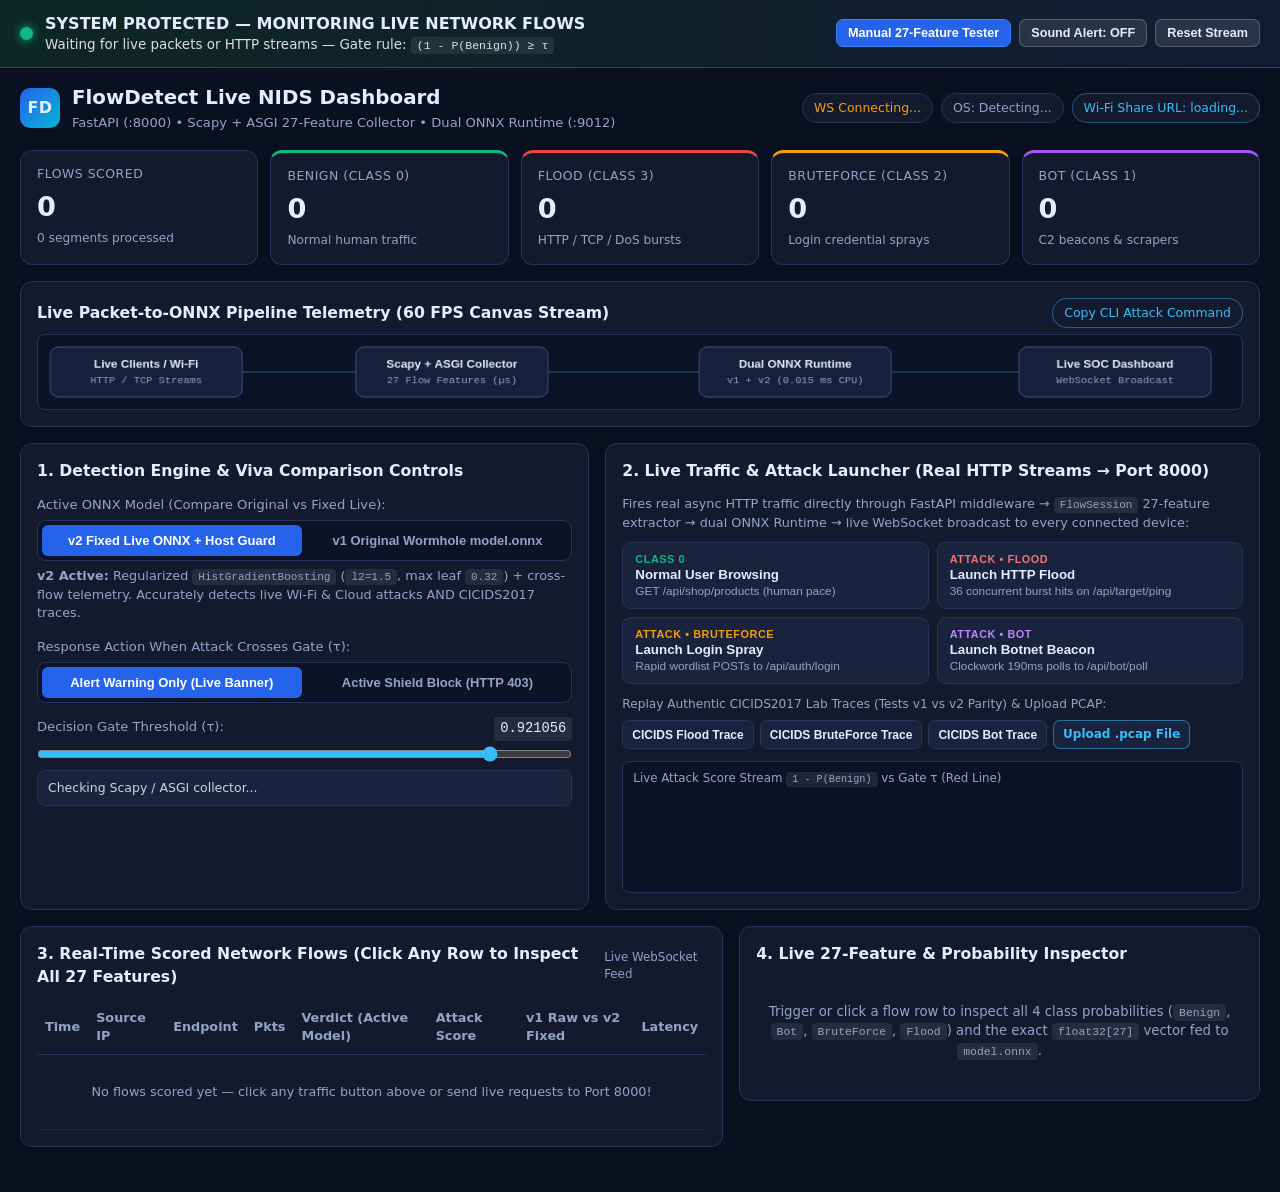
==== flow-detect/frontend/index.html @ bd1574d5 "Add files via upload" ====
<!DOCTYPE html>
<html lang="en">
<head>
  <meta charset="UTF-8" />
  <meta name="viewport" content="width=device-width, initial-scale=1.0" />
  <title>FlowDetect SOC — Real-Time ONNX Intrusion Detection</title>
  <link rel="stylesheet" href="./styles.css" />
</head>
<body>
  <!-- TOP LIVE THREAT ALERT BANNER (Flashes live on Teacher's Phone & Laptop!) -->
  <div id="threat-banner" class="banner banner-safe">
    <div class="banner-inner">
      <div class="banner-status">
        <span id="banner-icon" class="pulse-dot dot-green"></span>
        <div>
          <strong id="banner-title">SYSTEM PROTECTED — MONITORING LIVE NETWORK FLOWS</strong>
          <div id="banner-sub" class="banner-sub">
            Waiting for live packets or HTTP streams — Gate rule: <code>(1 - P(Benign)) &ge; &tau;</code>
          </div>
        </div>
      </div>
      <div class="banner-actions">
        <button id="btn-open-lab" class="btn btn-accent">Manual 27-Feature Tester</button>
        <button id="btn-sound" class="btn btn-ghost" title="Play audio warning chime on attack">
          Sound Alert: OFF
        </button>
        <button id="btn-reset" class="btn btn-ghost">Reset Stream</button>
      </div>
    </div>
  </div>

  <!-- TOAST NOTIFICATION -->
  <div id="toast" class="toast hidden"></div>

  <!-- HEADER BAR -->
  <header class="topbar">
    <div class="brand">
      <div class="brand-badge">FD</div>
      <div>
        <h1>FlowDetect Live NIDS Dashboard</h1>
        <p class="subtitle">FastAPI (:8000) &bull; Scapy + ASGI 27-Feature Collector &bull; Dual ONNX Runtime (:9012)</p>
      </div>
    </div>
    <div class="meta-pills">
      <span id="ws-pill" class="pill pill-warn">WS Connecting...</span>
      <span id="os-pill" class="pill">OS: Detecting...</span>
      <span id="lan-pill" class="pill pill-accent" title="Click to copy link for devices on the same Wi-Fi hotspot">
        Wi-Fi Share URL: loading...
      </span>
    </div>
  </header>

  <main class="container">
    <!-- KPI CARDS: 4 MODEL CLASSES + TOTAL FLOWS -->
    <section class="kpi-grid">
      <div class="kpi-card">
        <span class="kpi-label">Flows Scored</span>
        <strong id="kpi-total" class="kpi-value">0</strong>
        <span id="kpi-pkts" class="kpi-foot">0 segments processed</span>
      </div>
      <div class="kpi-card kpi-benign">
        <span class="kpi-label">Benign (Class 0)</span>
        <strong id="kpi-benign" class="kpi-value">0</strong>
        <span class="kpi-foot">Normal human traffic</span>
      </div>
      <div class="kpi-card kpi-flood">
        <span class="kpi-label">Flood (Class 3)</span>
        <strong id="kpi-flood" class="kpi-value">0</strong>
        <span class="kpi-foot">HTTP / TCP / DoS bursts</span>
      </div>
      <div class="kpi-card kpi-bruteforce">
        <span class="kpi-label">BruteForce (Class 2)</span>
        <strong id="kpi-bruteforce" class="kpi-value">0</strong>
        <span class="kpi-foot">Login credential sprays</span>
      </div>
      <div class="kpi-card kpi-bot">
        <span class="kpi-label">Bot (Class 1)</span>
        <strong id="kpi-bot" class="kpi-value">0</strong>
        <span class="kpi-foot">C2 beacons &amp; scrapers</span>
      </div>
    </section>

    <!-- LIVE 60FPS ANIMATED NETWORK TOPOLOGY PIPELINE BAR -->
    <section class="panel topology-panel">
      <div class="panel-header compact-header">
        <h2>Live Packet-to-ONNX Pipeline Telemetry (60 FPS Canvas Stream)</h2>
        <span id="cli-copy-btn" class="pill pill-click" title="Copy CLI Attack Simulator command">
          Copy CLI Attack Command
        </span>
      </div>
      <canvas id="topology-canvas" width="1280" height="86"></canvas>
    </section>

    <!-- CONTROLS + LIVE SIMULATOR + REAL-TIME CANVAS CHART -->
    <section class="mid-grid">
      <!-- LEFT: MODEL & DEFENSE ENGINE CONTROLS -->
      <div class="panel">
        <div class="panel-header">
          <h2>1. Detection Engine &amp; Viva Comparison Controls</h2>
        </div>

        <div class="control-group">
          <label class="group-label">Active ONNX Model (Compare Original vs Fixed Live):</label>
          <div class="seg-toggle">
            <button id="mode-v2" class="seg-btn active">
              v2 Fixed Live ONNX + Host Guard
            </button>
            <button id="mode-v1" class="seg-btn">
              v1 Original Wormhole model.onnx
            </button>
          </div>
          <p id="model-explain" class="hint-text">
            <strong>v2 Active:</strong> Regularized <code>HistGradientBoosting</code> (<code>l2=1.5</code>, max leaf <code>0.32</code>) + cross-flow telemetry. Accurately detects live Wi-Fi &amp; Cloud attacks AND CICIDS2017 traces.
          </p>
        </div>

        <div class="control-group">
          <label class="group-label">Response Action When Attack Crosses Gate (&tau;):</label>
          <div class="seg-toggle">
            <button id="shield-alert" class="seg-btn active">
              Alert Warning Only (Live Banner)
            </button>
            <button id="shield-enforce" class="seg-btn">
              Active Shield Block (HTTP 403)
            </button>
          </div>
        </div>

        <div class="control-group">
          <div class="slider-row">
            <label class="group-label">Decision Gate Threshold (&tau;):</label>
            <code id="tau-display">0.921056</code>
          </div>
          <input id="tau-slider" type="range" min="0.50" max="0.99" step="0.01" value="0.92" />
          <div class="capture-status-box" id="capture-desc">Checking Scapy / ASGI collector...</div>
        </div>

        <div id="blocked-container" class="blocked-box hidden">
          <div class="blocked-title">Actively Blocked Attacker IPs (HTTP 403):</div>
          <div id="blocked-list" class="blocked-chips"></div>
        </div>
      </div>

      <!-- RIGHT: LIVE TRAFFIC & ATTACK LAUNCHER + PCAP UPLOAD -->
      <div class="panel">
        <div class="panel-header">
          <h2>2. Live Traffic &amp; Attack Launcher (Real HTTP Streams &rarr; Port 8000)</h2>
        </div>
        <p class="hint-text">
          Fires real async HTTP traffic directly through FastAPI middleware &rarr; <code>FlowSession</code> 27-feature extractor &rarr; dual ONNX Runtime &rarr; live WebSocket broadcast to every connected device:
        </p>

        <div class="sim-buttons">
          <button class="sim-btn sim-benign" data-sim="benign">
            <span class="sim-tag">CLASS 0</span>
            <strong>Normal User Browsing</strong>
            <small>GET /api/shop/products (human pace)</small>
          </button>
          <button class="sim-btn sim-flood" data-sim="flood">
            <span class="sim-tag">ATTACK &bull; FLOOD</span>
            <strong>Launch HTTP Flood</strong>
            <small>36 concurrent burst hits on /api/target/ping</small>
          </button>
          <button class="sim-btn sim-bf" data-sim="bruteforce">
            <span class="sim-tag">ATTACK &bull; BRUTEFORCE</span>
            <strong>Launch Login Spray</strong>
            <small>Rapid wordlist POSTs to /api/auth/login</small>
          </button>
          <button class="sim-btn sim-bot" data-sim="bot">
            <span class="sim-tag">ATTACK &bull; BOT</span>
            <strong>Launch Botnet Beacon</strong>
            <small>Clockwork 190ms polls to /api/bot/poll</small>
          </button>
        </div>

        <div class="divider-row">
          <span>Replay Authentic CICIDS2017 Lab Traces (Tests v1 vs v2 Parity) &amp; Upload PCAP:</span>
        </div>
        <div class="mini-actions">
          <button class="btn btn-sm" data-sim="cicids_flood">CICIDS Flood Trace</button>
          <button class="btn btn-sm" data-sim="cicids_bruteforce">CICIDS BruteForce Trace</button>
          <button class="btn btn-sm" data-sim="cicids_bot">CICIDS Bot Trace</button>
          <label class="btn btn-sm btn-upload">
            Upload .pcap File
            <input id="pcap-input" type="file" accept=".pcap,.pcapng,.cap" hidden />
          </label>
        </div>

        <!-- LIVE CANVAS PULSE TELEMETRY -->
        <div class="chart-wrap">
          <div class="chart-label">Live Attack Score Stream <code>1 - P(Benign)</code> vs Gate &tau; (Red Line)</div>
          <canvas id="score-canvas" width="600" height="105"></canvas>
        </div>
      </div>
    </section>

    <!-- LIVE FLOW TABLE + SIDE-BY-SIDE 27-FEATURE INSPECTOR -->
    <section class="bottom-grid">
      <div class="panel table-panel">
        <div class="panel-header">
          <h2>3. Real-Time Scored Network Flows (Click Any Row to Inspect All 27 Features)</h2>
          <span id="table-hint" class="badge-muted">Live WebSocket Feed</span>
        </div>
        <div class="table-scroll">
          <table class="flow-table">
            <thead>
              <tr>
                <th>Time</th>
                <th>Source IP</th>
                <th>Endpoint</th>
                <th>Pkts</th>
                <th>Verdict (Active Model)</th>
                <th>Attack Score</th>
                <th>v1 Raw vs v2 Fixed</th>
                <th>Latency</th>
              </tr>
            </thead>
            <tbody id="flow-tbody">
              <tr class="empty-row">
                <td colspan="8">No flows scored yet — click any traffic button above or send live requests to Port 8000!</td>
              </tr>
            </tbody>
          </table>
        </div>
      </div>

      <!-- RIGHT INSPECTOR: 4-CLASS PROBS + ALL 27 EXTRACTED FEATURES -->
      <div class="panel inspector-panel">
        <div class="panel-header">
          <h2>4. Live 27-Feature &amp; Probability Inspector</h2>
          <button id="btn-edit-selected" class="btn btn-sm hidden">Load into Tester</button>
        </div>
        <div id="inspector-empty" class="empty-inspector">
          Trigger or click a flow row to inspect all 4 class probabilities (<code>Benign</code>, <code>Bot</code>, <code>BruteForce</code>, <code>Flood</code>) and the exact <code>float32[27]</code> vector fed to <code>model.onnx</code>.
        </div>
        <div id="inspector-content" class="hidden">
          <div class="insp-meta" id="insp-header"></div>
          <div class="prob-bars" id="prob-bars"></div>
          <h3 class="subhead">Extracted 27 Model Features (<code>X: float32[1, 27]</code>)</h3>
          <div class="features-grid" id="features-grid"></div>
        </div>
      </div>
    </section>
  </main>

  <!-- INTERACTIVE MANUAL 27-FEATURE SANDBOX MODAL -->
  <div id="lab-modal" class="modal-backdrop hidden">
    <div class="modal-card">
      <div class="panel-header">
        <h2>Interactive 27-Feature ONNX Sandbox (Direct Tensor Scoring)</h2>
        <button id="btn-close-lab" class="btn btn-sm">Close</button>
      </div>
      <p class="hint-text" style="margin-bottom:10px;">
        Edit any of the 27 model input features below and run real-time inference on both <code>v1_raw</code> and <code>v2_live</code> ONNX models:
      </p>
      <div id="lab-inputs" class="lab-grid"></div>
      <div class="modal-footer">
        <button id="btn-run-manual" class="btn btn-accent">Score 27 Features on ONNX Now</button>
      </div>
    </div>
  </div>

  <script src="./config.js"></script>
  <script src="./app.js"></script>
</body>
</html>
---- flow-detect/frontend/styles.css ----
:root {
  --bg: #0b1020;
  --panel: #131a2e;
  --panel-2: #19233d;
  --border: #273459;
  --text: #e6ecff;
  --muted: #93a3c7;
  --accent: #38bdf8;
  --green: #10b981;
  --red: #ef4444;
  --amber: #f59e0b;
  --purple: #a855f7;
  --font: Inter, system-ui, -apple-system, Segoe UI, Roboto, sans-serif;
}

* {
  box-sizing: border-box;
  margin: 0;
  padding: 0;
}

body {
  background: var(--bg);
  color: var(--text);
  font-family: var(--font);
  line-height: 1.45;
  padding-bottom: 36px;
}

code {
  font-family: ui-monospace, SFMono-Regular, Menlo, Consolas, monospace;
  background: rgba(255, 255, 255, 0.08);
  padding: 2px 6px;
  border-radius: 4px;
  font-size: 0.86em;
}

/* TOAST */
.toast {
  position: fixed;
  bottom: 22px;
  right: 22px;
  z-index: 100;
  background: #1e293b;
  color: #f8fafc;
  border: 1px solid var(--accent);
  padding: 10px 16px;
  border-radius: 10px;
  font-size: 0.82rem;
  box-shadow: 0 10px 30px rgba(0, 0, 0, 0.45);
}

/* TOP LIVE ALERT BANNER */
.banner {
  padding: 12px 20px;
  transition: background 0.25s ease, border-color 0.25s ease;
  border-bottom: 1px solid var(--border);
  position: sticky;
  top: 0;
  z-index: 50;
}

.banner-safe {
  background: linear-gradient(90deg, #0d2722, #111c34);
  border-bottom-color: rgba(16, 185, 129, 0.35);
}

.banner-danger {
  background: linear-gradient(90deg, #69101a, #991b1b, #4c0d19);
  border-bottom-color: #f87171;
  animation: bannerPulse 1.1s infinite alternate;
}

@keyframes bannerPulse {
  from { box-shadow: 0 0 8px rgba(239, 68, 68, 0.35); }
  to { box-shadow: 0 0 26px rgba(239, 68, 68, 0.8); }
}

.banner-inner {
  max-width: 1440px;
  margin: 0 auto;
  display: flex;
  align-items: center;
  justify-content: space-between;
  gap: 12px;
  flex-wrap: wrap;
}

.banner-status {
  display: flex;
  align-items: center;
  gap: 12px;
}

.banner-sub {
  font-size: 0.84rem;
  color: rgba(255, 255, 255, 0.85);
}

.pulse-dot {
  width: 13px;
  height: 13px;
  border-radius: 50%;
  flex-shrink: 0;
}

.dot-green {
  background: var(--green);
  box-shadow: 0 0 10px var(--green);
}

.dot-red {
  background: #fff;
  box-shadow: 0 0 14px #fff;
}

.banner-actions {
  display: flex;
  gap: 8px;
  flex-wrap: wrap;
}

/* HEADER */
.topbar {
  max-width: 1440px;
  margin: 0 auto;
  padding: 16px 20px 8px;
  display: flex;
  align-items: center;
  justify-content: space-between;
  gap: 14px;
  flex-wrap: wrap;
}

.brand {
  display: flex;
  align-items: center;
  gap: 12px;
}

.brand-badge {
  width: 40px;
  height: 40px;
  border-radius: 10px;
  background: linear-gradient(135deg, #2563eb, #06b6d4);
  display: grid;
  place-items: center;
  font-weight: 800;
  letter-spacing: 0.5px;
}

h1 {
  font-size: 1.24rem;
  font-weight: 700;
}

.subtitle {
  font-size: 0.82rem;
  color: var(--muted);
}

.meta-pills {
  display: flex;
  gap: 8px;
  flex-wrap: wrap;
}

.pill {
  padding: 5px 11px;
  border-radius: 999px;
  font-size: 0.78rem;
  background: var(--panel);
  border: 1px solid var(--border);
  color: var(--muted);
}

.pill-click {
  cursor: pointer;
  color: var(--accent);
  border-color: rgba(56, 189, 248, 0.45);
}

.pill-click:hover {
  background: var(--panel-2);
}

.pill-ok {
  color: #34d399;
  border-color: rgba(52, 211, 153, 0.4);
}

.pill-warn {
  color: var(--amber);
}

.pill-accent {
  color: var(--accent);
  border-color: rgba(56, 189, 248, 0.35);
  cursor: pointer;
}

.container {
  max-width: 1440px;
  margin: 0 auto;
  padding: 10px 20px;
  display: flex;
  flex-direction: column;
  gap: 16px;
}

/* KPI GRID */
.kpi-grid {
  display: grid;
  grid-template-columns: repeat(5, minmax(0, 1fr));
  gap: 12px;
}

.kpi-card {
  background: var(--panel);
  border: 1px solid var(--border);
  border-radius: 12px;
  padding: 14px 16px;
  display: flex;
  flex-direction: column;
  gap: 4px;
}

.kpi-benign { border-top: 3px solid var(--green); }
.kpi-flood { border-top: 3px solid var(--red); }
.kpi-bruteforce { border-top: 3px solid var(--amber); }
.kpi-bot { border-top: 3px solid var(--purple); }

.kpi-label {
  font-size: 0.78rem;
  color: var(--muted);
  text-transform: uppercase;
  letter-spacing: 0.04em;
}

.kpi-value {
  font-size: 1.7rem;
  font-weight: 800;
}

.kpi-foot {
  font-size: 0.76rem;
  color: var(--muted);
}

/* TOPOLOGY */
.topology-panel {
  padding: 12px 16px;
}

.compact-header {
  margin-bottom: 6px !important;
}

#topology-canvas {
  width: 100%;
  height: 76px;
  display: block;
  background: #0d1326;
  border-radius: 8px;
  border: 1px solid var(--border);
}

/* PANELS & GRIDS */
.mid-grid {
  display: grid;
  grid-template-columns: 1fr 1.15fr;
  gap: 16px;
}

.bottom-grid {
  display: grid;
  grid-template-columns: 1.35fr 1fr;
  gap: 16px;
  align-items: start;
}

.panel {
  background: var(--panel);
  border: 1px solid var(--border);
  border-radius: 12px;
  padding: 16px;
}

.panel-header {
  display: flex;
  align-items: center;
  justify-content: space-between;
  gap: 8px;
  margin-bottom: 12px;
}

.panel-header h2 {
  font-size: 0.98rem;
  font-weight: 700;
}

.control-group {
  margin-bottom: 14px;
}

.group-label {
  display: block;
  font-size: 0.82rem;
  color: var(--muted);
  margin-bottom: 6px;
}

.seg-toggle {
  display: grid;
  grid-template-columns: 1fr 1fr;
  gap: 6px;
  background: #0d1326;
  padding: 4px;
  border-radius: 9px;
  border: 1px solid var(--border);
}

.seg-btn {
  background: transparent;
  color: var(--muted);
  border: none;
  padding: 8px 10px;
  border-radius: 6px;
  cursor: pointer;
  font-size: 0.81rem;
  font-weight: 600;
  transition: all 0.15s;
}

.seg-btn.active {
  background: #2563eb;
  color: #fff;
}

.hint-text {
  font-size: 0.8rem;
  color: var(--muted);
  margin-top: 6px;
}

.slider-row {
  display: flex;
  justify-content: space-between;
  align-items: center;
}

input[type="range"] {
  width: 100%;
  accent-color: var(--accent);
  margin: 4px 0 8px;
}

.capture-status-box {
  font-size: 0.78rem;
  padding: 8px 10px;
  border-radius: 8px;
  background: var(--panel-2);
  color: #cbd5e1;
  border: 1px solid var(--border);
}

/* BLOCKED IPS */
.blocked-box {
  margin-top: 10px;
  padding: 10px;
  border-radius: 8px;
  background: rgba(239, 68, 68, 0.12);
  border: 1px solid rgba(239, 68, 68, 0.4);
}

.blocked-title {
  font-size: 0.78rem;
  font-weight: 700;
  color: #fca5a5;
  margin-bottom: 6px;
}

.blocked-chips {
  display: flex;
  flex-wrap: wrap;
  gap: 6px;
}

.chip-block {
  display: inline-flex;
  align-items: center;
  gap: 6px;
  padding: 4px 8px;
  border-radius: 6px;
  background: #7f1d1d;
  color: #fff;
  font-size: 0.76rem;
}

.chip-block button {
  background: rgba(255, 255, 255, 0.2);
  color: #fff;
  border: none;
  border-radius: 4px;
  padding: 2px 6px;
  cursor: pointer;
  font-size: 0.72rem;
}

/* SIMULATOR BUTTONS */
.sim-buttons {
  display: grid;
  grid-template-columns: 1fr 1fr;
  gap: 8px;
  margin-top: 10px;
}

.sim-btn {
  text-align: left;
  background: var(--panel-2);
  border: 1px solid var(--border);
  color: var(--text);
  padding: 10px 12px;
  border-radius: 9px;
  cursor: pointer;
  display: flex;
  flex-direction: column;
  gap: 2px;
  transition: transform 0.1s, border-color 0.15s;
}

.sim-btn:hover {
  transform: translateY(-1px);
  border-color: var(--accent);
}

.sim-btn small {
  font-size: 0.74rem;
  color: var(--muted);
}

.sim-tag {
  font-size: 0.68rem;
  font-weight: 800;
  letter-spacing: 0.05em;
}

.sim-benign .sim-tag { color: var(--green); }
.sim-flood .sim-tag { color: #f87171; }
.sim-bf .sim-tag { color: var(--amber); }
.sim-bot .sim-tag { color: #c084fc; }

.divider-row {
  margin: 12px 0 6px;
  font-size: 0.76rem;
  color: var(--muted);
}

.mini-actions {
  display: flex;
  flex-wrap: wrap;
  gap: 6px;
}

.btn {
  background: var(--panel-2);
  color: var(--text);
  border: 1px solid var(--border);
  border-radius: 7px;
  padding: 6px 11px;
  font-size: 0.79rem;
  cursor: pointer;
  font-weight: 600;
}

.btn:hover {
  border-color: var(--accent);
}

.btn-accent {
  background: #2563eb;
  border-color: #3b82f6;
  color: #fff;
}

.btn-ghost {
  background: rgba(255, 255, 255, 0.1);
  border-color: rgba(255, 255, 255, 0.22);
}

.btn-sm {
  padding: 5px 9px;
  font-size: 0.75rem;
}

.btn-upload {
  border-color: rgba(56, 189, 248, 0.5);
  color: var(--accent);
}

/* CHART */
.chart-wrap {
  margin-top: 12px;
  background: #0d1326;
  border: 1px solid var(--border);
  border-radius: 8px;
  padding: 8px 10px;
}

.chart-label {
  font-size: 0.74rem;
  color: var(--muted);
  margin-bottom: 4px;
}

#score-canvas {
  width: 100%;
  height: 92px;
  display: block;
}

/* TABLE */
.table-scroll {
  overflow-x: auto;
  max-height: 460px;
  overflow-y: auto;
}

.flow-table {
  width: 100%;
  border-collapse: collapse;
  font-size: 0.8rem;
}

.flow-table th {
  text-align: left;
  padding: 8px;
  color: var(--muted);
  border-bottom: 1px solid var(--border);
  position: sticky;
  top: 0;
  background: var(--panel);
}

.flow-table td {
  padding: 8px;
  border-bottom: 1px solid rgba(39, 52, 89, 0.55);
}

.flow-table tbody tr {
  cursor: pointer;
  transition: background 0.12s;
}

.flow-table tbody tr:hover,
.flow-table tbody tr.selected {
  background: rgba(56, 189, 248, 0.11);
}

.empty-row td {
  text-align: center;
  color: var(--muted);
  padding: 28px;
}

.tag {
  display: inline-block;
  padding: 2px 8px;
  border-radius: 999px;
  font-size: 0.73rem;
  font-weight: 700;
}

.tag-Benign { background: rgba(16, 185, 129, 0.18); color: #34d399; }
.tag-Flood { background: rgba(239, 68, 68, 0.22); color: #fca5a5; }
.tag-BruteForce { background: rgba(245, 158, 11, 0.22); color: #fcd34d; }
.tag-Bot { background: rgba(168, 85, 247, 0.22); color: #d8b4fe; }

.badge-muted {
  font-size: 0.74rem;
  color: var(--muted);
}

/* INSPECTOR */
.empty-inspector {
  padding: 24px 12px;
  color: var(--muted);
  font-size: 0.83rem;
  text-align: center;
}

.insp-meta {
  font-size: 0.81rem;
  background: var(--panel-2);
  padding: 9px 11px;
  border-radius: 8px;
  margin-bottom: 10px;
}

.prob-bars {
  display: flex;
  flex-direction: column;
  gap: 7px;
  margin-bottom: 14px;
}

.prob-row {
  display: grid;
  grid-template-columns: 88px 1fr 56px;
  align-items: center;
  gap: 8px;
  font-size: 0.79rem;
}

.prob-track {
  height: 9px;
  background: #0d1326;
  border-radius: 999px;
  overflow: hidden;
}

.prob-fill {
  height: 100%;
  border-radius: 999px;
}

.subhead {
  font-size: 0.82rem;
  color: var(--muted);
  margin-bottom: 8px;
}

.features-grid {
  display: grid;
  grid-template-columns: 1fr 1fr;
  gap: 5px;
  max-height: 295px;
  overflow-y: auto;
}

.feat-item {
  background: #0d1326;
  border: 1px solid rgba(39, 52, 89, 0.7);
  border-radius: 6px;
  padding: 5px 8px;
  display: flex;
  justify-content: space-between;
  font-size: 0.74rem;
}

.feat-name {
  color: var(--muted);
}

.feat-val {
  font-family: ui-monospace, Menlo, Consolas, monospace;
  color: var(--text);
  font-weight: 600;
}

/* MODAL */
.modal-backdrop {
  position: fixed;
  inset: 0;
  background: rgba(5, 8, 20, 0.78);
  z-index: 90;
  display: grid;
  place-items: center;
  padding: 18px;
}

.modal-card {
  background: var(--panel);
  border: 1px solid var(--border);
  border-radius: 14px;
  max-width: 880px;
  width: 100%;
  padding: 18px;
  max-height: 88vh;
  overflow-y: auto;
}

.lab-grid {
  display: grid;
  grid-template-columns: repeat(3, minmax(0, 1fr));
  gap: 8px;
}

.lab-field {
  background: #0d1326;
  border: 1px solid var(--border);
  border-radius: 7px;
  padding: 6px 8px;
}

.lab-field label {
  display: block;
  font-size: 0.72rem;
  color: var(--muted);
  margin-bottom: 3px;
}

.lab-field input {
  width: 100%;
  background: var(--panel-2);
  border: 1px solid var(--border);
  border-radius: 5px;
  color: #fff;
  padding: 4px 6px;
  font-family: ui-monospace, Menlo, Consolas, monospace;
  font-size: 0.78rem;
}

.modal-footer {
  margin-top: 14px;
  display: flex;
  justify-content: flex-end;
}

.hidden {
  display: none !important;
}

@media (max-width: 1050px) {
  .kpi-grid { grid-template-columns: repeat(2, 1fr); }
  .mid-grid, .bottom-grid { grid-template-columns: 1fr; }
  .lab-grid { grid-template-columns: 1fr 1fr; }
}
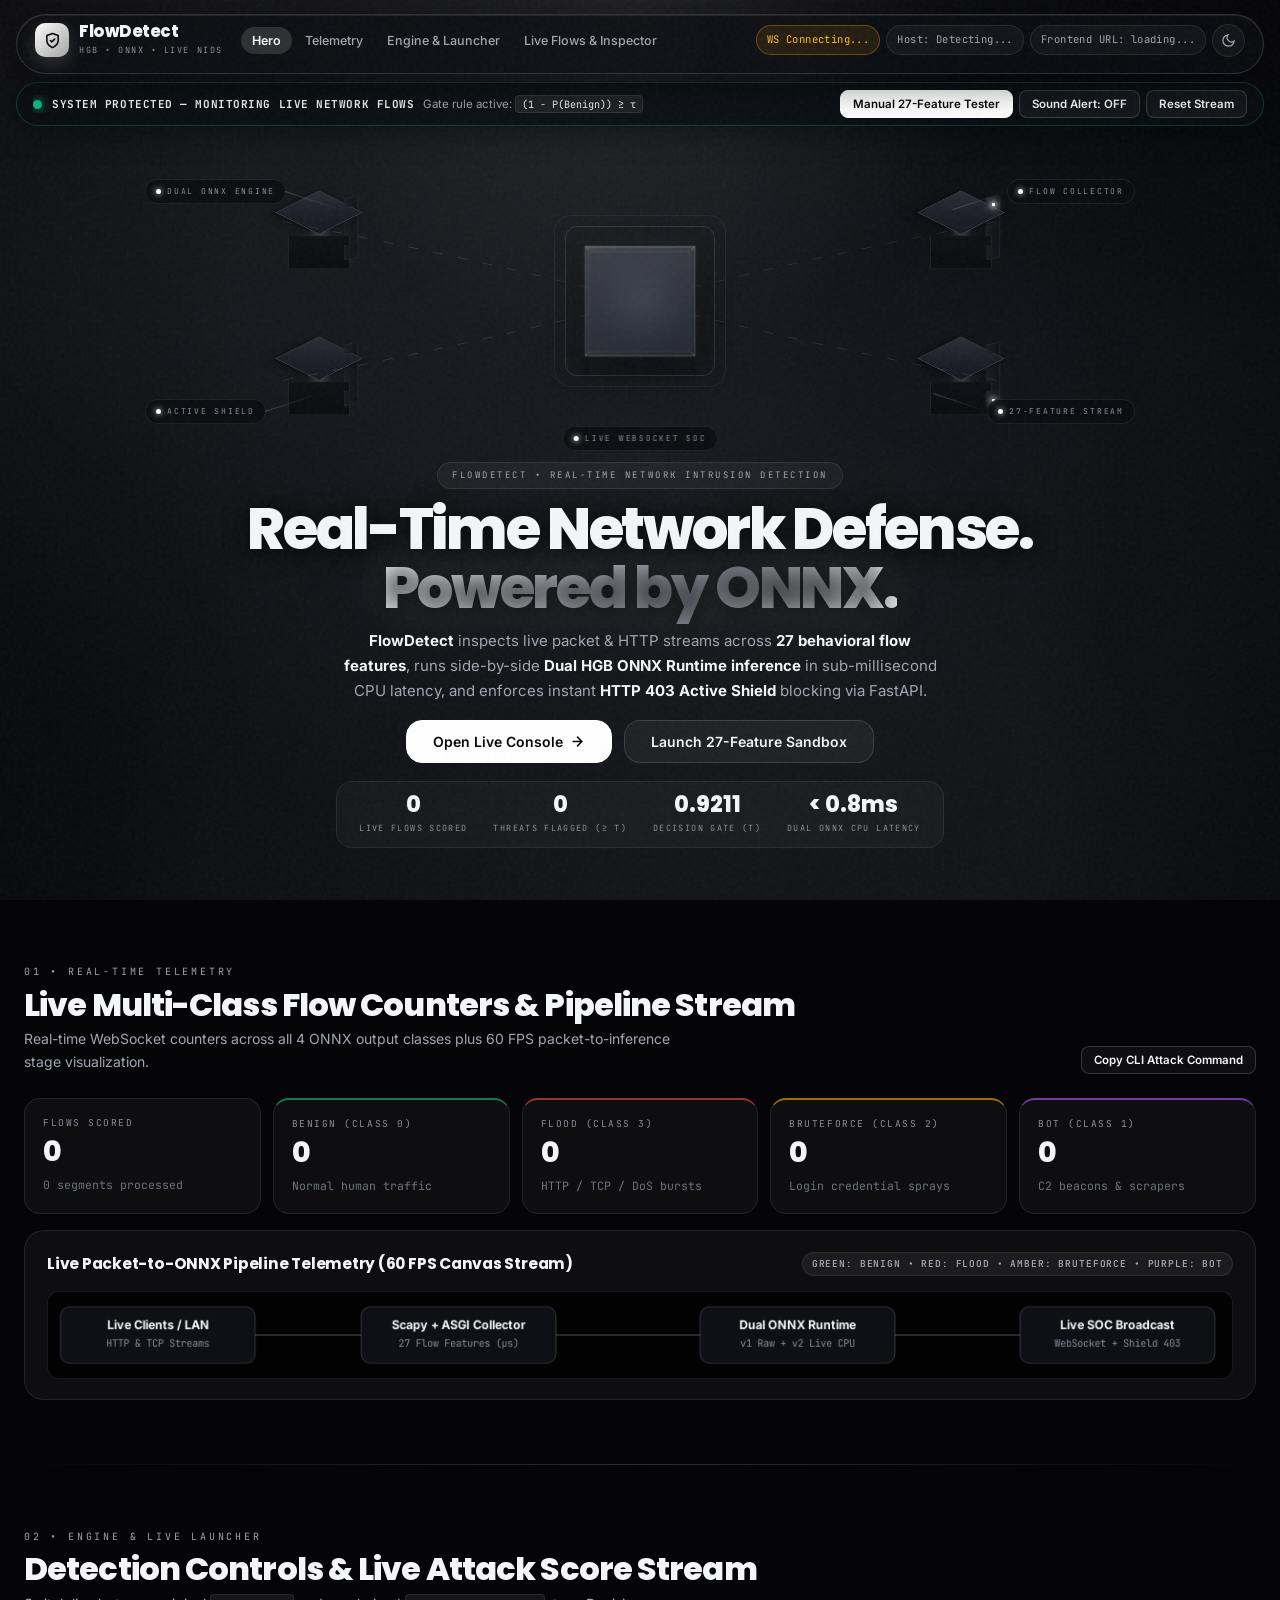
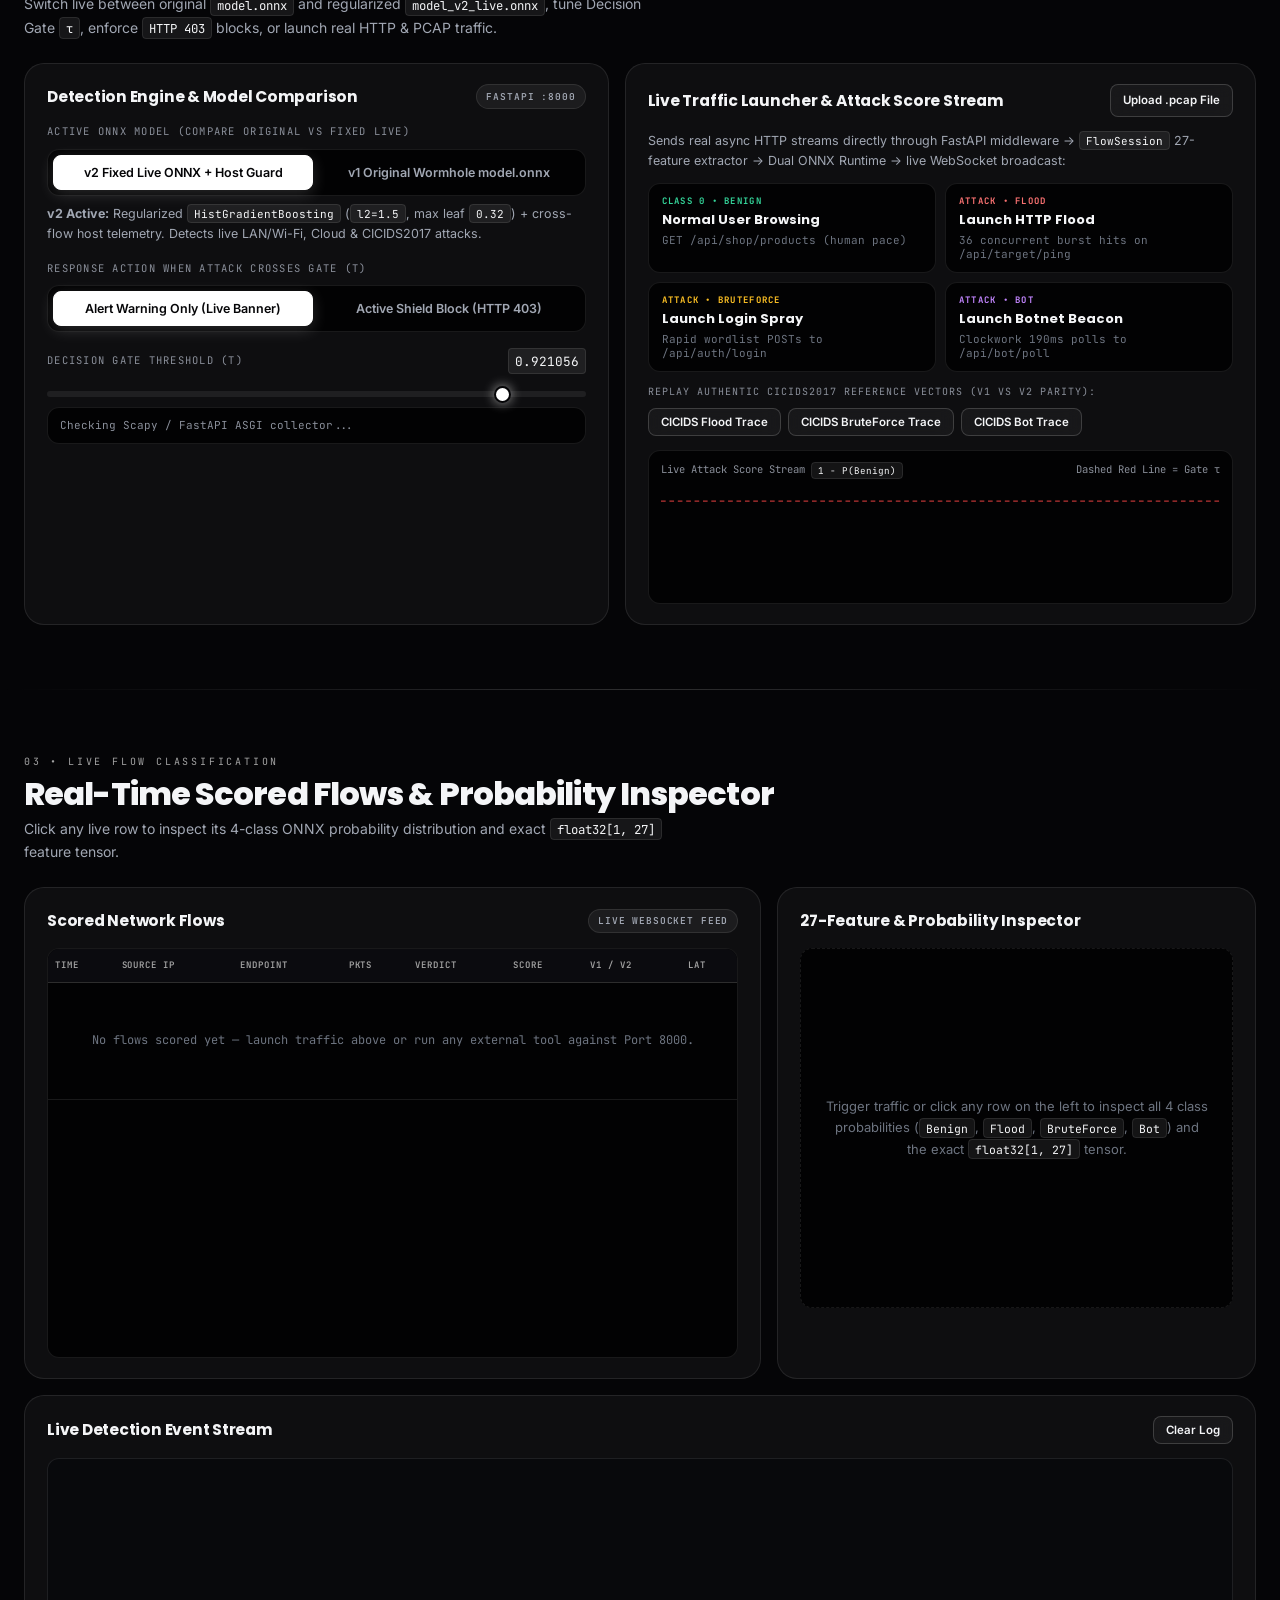
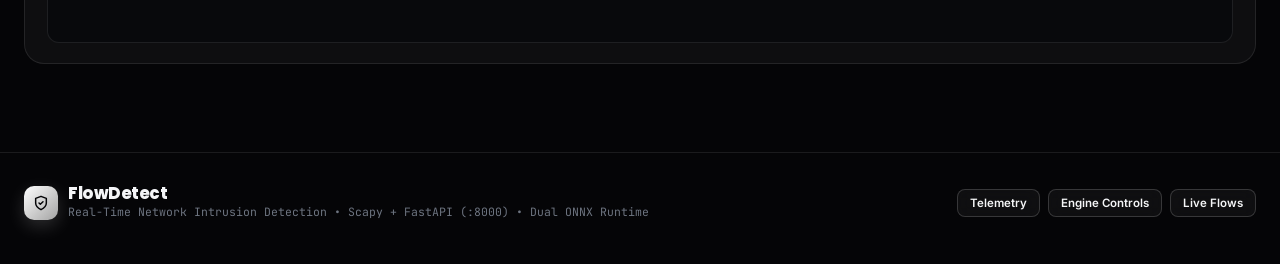
==== commit bae9d75e: "Add files via upload" ====
--- a/flow-detect/frontend/index.html
+++ b/flow-detect/frontend/index.html
@@ -1,261 +1,493 @@
 <!DOCTYPE html>
-<html lang="en">
+<html lang="en" data-mode="dark">
 <head>
   <meta charset="UTF-8" />
   <meta name="viewport" content="width=device-width, initial-scale=1.0" />
-  <title>FlowDetect SOC — Real-Time ONNX Intrusion Detection</title>
+  <title>FlowDetect — Real-Time ONNX Network Intrusion Detection</title>
+  <link rel="preconnect" href="https://fonts.gstatic.com" crossorigin />
+  <link rel="stylesheet" media="print" onload="this.media='all'" href="https://fonts.googleapis.com/css2?family=Inter:wght@400;500;600;700;800&family=Poppins:wght@700;800&family=JetBrains+Mono:wght@400;600;700&display=swap" />
+  <noscript>
+    <link rel="stylesheet" href="https://fonts.googleapis.com/css2?family=Inter:wght@400;500;600;700;800&family=Poppins:wght@700;800&family=JetBrains+Mono:wght@400;600;700&display=swap" />
+  </noscript>
+  <script>
+    try {
+      document.documentElement.dataset.mode = localStorage.getItem("fd-mode") || "dark";
+    } catch (_) {}
+  </script>
   <link rel="stylesheet" href="./styles.css" />
 </head>
 <body>
-  <!-- TOP LIVE THREAT ALERT BANNER (Flashes live on Teacher's Phone & Laptop!) -->
-  <div id="threat-banner" class="banner banner-safe">
+  <!-- TOP SCROLL LASER PROGRESS BAR & AMBIENT BACKGROUND -->
+  <div id="prog"></div>
+  <div id="bg" aria-hidden="true">
+    <div class="orb orb-1"></div>
+    <div class="orb orb-2"></div>
+    <div id="bg-grid"></div>
+    <div id="bg-vig"></div>
+  </div>
+
+  <!-- FLOATING FROSTED GLASS CAPSULE NAVBAR -->
+  <nav id="nav">
+    <div class="nav-in">
+      <div class="brand" data-go="hero">
+        <div class="brand-halo"></div>
+        <div class="brand-mark">
+          <svg width="17" height="17" viewBox="0 0 24 24" fill="none" stroke="currentColor" stroke-width="2.2" stroke-linecap="round" stroke-linejoin="round">
+            <path d="M12 22s8-4 8-10V5l-8-3-8 3v7c0 6 8 10 8 10z" />
+            <path d="M9 12l2 2 4-4" />
+          </svg>
+        </div>
+        <div>
+          <div class="brand-name">FlowDetect</div>
+          <div class="brand-sub">HGB &bull; ONNX &bull; Live NIDS</div>
+        </div>
+      </div>
+
+      <div class="nav-links" id="navLinks">
+        <button class="nav-link on" data-go="hero">Hero</button>
+        <button class="nav-link" data-go="telemetry">Telemetry</button>
+        <button class="nav-link" data-go="controls">Engine &amp; Launcher</button>
+        <button class="nav-link" data-go="live-console">Live Flows &amp; Inspector</button>
+      </div>
+
+      <div class="nav-right">
+        <span id="ws-pill" class="nav-pill nav-pill-warn">WS Connecting...</span>
+        <span id="os-pill" class="nav-pill hide-md">Host: Detecting...</span>
+        <span id="lan-pill" class="nav-pill nav-pill-click" title="Click to copy Frontend URL">
+          Frontend URL: loading...
+        </span>
+        <button class="icon-btn" id="modeBtn" title="Toggle Dark / Light Mode" aria-label="Toggle theme">
+          <svg id="modeIcon" width="15" height="15" viewBox="0 0 24 24" fill="none" stroke="currentColor" stroke-width="2" stroke-linecap="round">
+            <path d="M21 12.8A9 9 0 1 1 11.2 3a7 7 0 0 0 9.8 9.8z" />
+          </svg>
+        </button>
+        <button class="icon-btn" id="navTog" aria-label="Navigation Menu">
+          <svg width="16" height="16" viewBox="0 0 24 24" fill="none" stroke="currentColor" stroke-width="2" stroke-linecap="round">
+            <path d="M4 6h16M4 12h16M4 18h16" />
+          </svg>
+        </button>
+      </div>
+    </div>
+  </nav>
+
+  <!-- SLEEK FLOATING GLASS LIVE THREAT STATUS BAR -->
+  <div id="threat-banner" class="banner-safe">
     <div class="banner-inner">
       <div class="banner-status">
         <span id="banner-icon" class="pulse-dot dot-green"></span>
-        <div>
+        <div class="banner-text-wrap">
           <strong id="banner-title">SYSTEM PROTECTED — MONITORING LIVE NETWORK FLOWS</strong>
-          <div id="banner-sub" class="banner-sub">
-            Waiting for live packets or HTTP streams — Gate rule: <code>(1 - P(Benign)) &ge; &tau;</code>
-          </div>
+          <span id="banner-sub" class="banner-sub">
+            Gate rule active: <code>(1 - P(Benign)) &ge; &tau;</code>
+          </span>
         </div>
       </div>
       <div class="banner-actions">
-        <button id="btn-open-lab" class="btn btn-accent">Manual 27-Feature Tester</button>
-        <button id="btn-sound" class="btn btn-ghost" title="Play audio warning chime on attack">
+        <button id="btn-open-lab" class="btn btn-primary btn-sm">Manual 27-Feature Tester</button>
+        <button id="btn-sound" class="btn btn-ghost btn-sm" title="Play Web Audio warning chime on attack">
           Sound Alert: OFF
         </button>
-        <button id="btn-reset" class="btn btn-ghost">Reset Stream</button>
+        <button id="btn-reset" class="btn btn-ghost btn-sm">Reset Stream</button>
       </div>
     </div>
   </div>
 
-  <!-- TOAST NOTIFICATION -->
+  <!-- FLOATING TOAST FEEDBACK -->
   <div id="toast" class="toast hidden"></div>
 
-  <!-- HEADER BAR -->
-  <header class="topbar">
-    <div class="brand">
-      <div class="brand-badge">FD</div>
-      <div>
-        <h1>FlowDetect Live NIDS Dashboard</h1>
-        <p class="subtitle">FastAPI (:8000) &bull; Scapy + ASGI 27-Feature Collector &bull; Dual ONNX Runtime (:9012)</p>
-      </div>
-    </div>
-    <div class="meta-pills">
-      <span id="ws-pill" class="pill pill-warn">WS Connecting...</span>
-      <span id="os-pill" class="pill">OS: Detecting...</span>
-      <span id="lan-pill" class="pill pill-accent" title="Click to copy link for devices on the same Wi-Fi hotspot">
-        Wi-Fi Share URL: loading...
-      </span>
+  <!-- CINEMATIC 3D GLASS CORE INFRASTRUCTURE HERO -->
+  <header id="hero">
+    <div class="hero-infra-bg" aria-hidden="true">
+      <div class="hero-grid"></div>
+      <div class="hero-charcoal-grad"></div>
+      <div class="hero-atmo-light"></div>
+    </div>
+
+    <div class="infra-stage" id="infraStage">
+      <div class="infra-center">
+        <!-- Central Rotating 6-Face Glass Cube Core -->
+        <div class="core-wrap" id="coreWrap">
+          <div class="glass-core">
+            <div class="cube">
+              <div class="face front"></div>
+              <div class="face back"></div>
+              <div class="face right"></div>
+              <div class="face left"></div>
+              <div class="face top"></div>
+              <div class="face bottom"></div>
+              <div class="core-inner-glow" id="coreGlow"></div>
+            </div>
+            <div class="core-pulse"></div>
+          </div>
+        </div>
+
+        <!-- 4 Isometric Floating Architecture Nodes -->
+        <div class="infra-blocks">
+          <div class="mono-block block-ml" title="Dual ONNX Runtime Engine (v1 Raw + v2 Live)">
+            <div class="block-top"></div><div class="block-front"></div><div class="block-side"></div><div class="block-node"></div>
+          </div>
+          <div class="mono-block block-ai" title="Scapy + FastAPI ASGI Sub-Millisecond Flow Collector">
+            <div class="block-top"></div><div class="block-front"></div><div class="block-side"></div><div class="block-node"></div>
+          </div>
+          <div class="mono-block block-auto" title="Active Shield Enforcement (Gate τ + HTTP 403 IP Block)">
+            <div class="block-top"></div><div class="block-front"></div><div class="block-side"></div><div class="block-node"></div>
+          </div>
+          <div class="mono-block block-data" title="Canonical 27-Feature Extraction & WebSocket Broadcast">
+            <div class="block-top"></div><div class="block-front"></div><div class="block-side"></div><div class="block-node"></div>
+          </div>
+        </div>
+
+        <!-- Curved Vector Data Streams & Live Traveling Particles -->
+        <svg class="streams" viewBox="0 0 800 500" preserveAspectRatio="none" aria-hidden="true">
+          <path class="stream-line" d="M 140 120 Q 300 190 400 250" />
+          <path class="stream-line" d="M 660 120 Q 500 190 400 250" />
+          <path class="stream-line" d="M 140 380 Q 300 310 400 250" />
+          <path class="stream-line" d="M 660 380 Q 500 310 400 250" />
+        </svg>
+        <div class="particles" id="particles"></div>
+
+        <!-- Monochromatic Floating Node Labels -->
+        <div class="infra-labels" aria-hidden="true">
+          <div class="i-label l-ml"><span class="i-dot"></span>DUAL ONNX ENGINE<div class="i-line"></div></div>
+          <div class="i-label l-ai"><span class="i-dot"></span>FLOW COLLECTOR<div class="i-line"></div></div>
+          <div class="i-label l-auto"><span class="i-dot"></span>ACTIVE SHIELD<div class="i-line"></div></div>
+          <div class="i-label l-data"><span class="i-dot"></span>27-FEATURE STREAM<div class="i-line"></div></div>
+          <div class="i-label l-alert"><span class="i-dot"></span>LIVE WEBSOCKET SOC</div>
+        </div>
+      </div>
+    </div>
+
+    <div class="hero-in">
+      <span class="kicker">FlowDetect &bull; Real-Time Network Intrusion Detection</span>
+      <h1>Real-Time Network Defense.<br /><span class="grad">Powered by ONNX.</span></h1>
+      <p class="hero-sub">
+        <b>FlowDetect</b> inspects live packet &amp; HTTP streams across <b>27 behavioral flow features</b>, runs side-by-side <b>Dual HGB ONNX Runtime inference</b> in sub-millisecond CPU latency, and enforces instant <b>HTTP 403 Active Shield</b> blocking via FastAPI.
+      </p>
+      <div class="cta-row">
+        <button class="btn btn-primary btn-lg" data-go="live-console">
+          Open Live Console
+          <svg width="15" height="15" viewBox="0 0 24 24" fill="none" stroke="currentColor" stroke-width="2.4" stroke-linecap="round">
+            <path d="M5 12h14M12 5l7 7-7 7" />
+          </svg>
+        </button>
+        <button class="btn btn-ghost btn-lg" id="hero-open-lab">Launch 27-Feature Sandbox</button>
+      </div>
+
+      <!-- 4 LIVE-BOUND HERO METRICS -->
+      <div class="stat-row">
+        <div class="stat">
+          <div class="v" id="hero-flows">0</div>
+          <div class="l">Live Flows Scored</div>
+        </div>
+        <div class="stat">
+          <div class="v" id="hero-alerts">0</div>
+          <div class="l">Threats Flagged (&ge; &tau;)</div>
+        </div>
+        <div class="stat">
+          <div class="v" id="hero-tau">0.9211</div>
+          <div class="l">Decision Gate (&tau;)</div>
+        </div>
+        <div class="stat">
+          <div class="v" id="hero-latency">&lt; 0.8ms</div>
+          <div class="l">Dual ONNX CPU Latency</div>
+        </div>
+      </div>
     </div>
   </header>
 
-  <main class="container">
-    <!-- KPI CARDS: 4 MODEL CLASSES + TOTAL FLOWS -->
-    <section class="kpi-grid">
-      <div class="kpi-card">
-        <span class="kpi-label">Flows Scored</span>
-        <strong id="kpi-total" class="kpi-value">0</strong>
-        <span id="kpi-pkts" class="kpi-foot">0 segments processed</span>
-      </div>
-      <div class="kpi-card kpi-benign">
-        <span class="kpi-label">Benign (Class 0)</span>
-        <strong id="kpi-benign" class="kpi-value">0</strong>
-        <span class="kpi-foot">Normal human traffic</span>
-      </div>
-      <div class="kpi-card kpi-flood">
-        <span class="kpi-label">Flood (Class 3)</span>
-        <strong id="kpi-flood" class="kpi-value">0</strong>
-        <span class="kpi-foot">HTTP / TCP / DoS bursts</span>
-      </div>
-      <div class="kpi-card kpi-bruteforce">
-        <span class="kpi-label">BruteForce (Class 2)</span>
-        <strong id="kpi-bruteforce" class="kpi-value">0</strong>
-        <span class="kpi-foot">Login credential sprays</span>
-      </div>
-      <div class="kpi-card kpi-bot">
-        <span class="kpi-label">Bot (Class 1)</span>
-        <strong id="kpi-bot" class="kpi-value">0</strong>
-        <span class="kpi-foot">C2 beacons &amp; scrapers</span>
+  <main>
+    <!-- ======================================================================
+         SECTION 01: REAL-TIME TELEMETRY KPIs & 60 FPS PIPELINE STREAM
+         ====================================================================== -->
+    <section class="sec" id="telemetry">
+      <div class="wrap">
+        <div class="sec-head rv">
+          <div>
+            <span class="sec-num">01 &bull; Real-Time Telemetry</span>
+            <h2>Live Multi-Class Flow Counters &amp; Pipeline Stream</h2>
+            <p class="sub">Real-time WebSocket counters across all 4 ONNX output classes plus 60 FPS packet-to-inference stage visualization.</p>
+          </div>
+          <button id="cli-copy-btn" class="btn btn-ghost btn-sm" title="Copy CLI Attack Simulator command">
+            Copy CLI Attack Command
+          </button>
+        </div>
+
+        <!-- 5 SPOTLIGHT KPI CARDS -->
+        <div class="kpi-grid rv">
+          <div class="card spot kpi-card">
+            <span class="kpi-label">Flows Scored</span>
+            <strong id="kpi-total" class="kpi-value">0</strong>
+            <span id="kpi-pkts" class="kpi-foot">0 segments processed</span>
+          </div>
+          <div class="card spot kpi-card kpi-benign">
+            <span class="kpi-label">Benign (Class 0)</span>
+            <strong id="kpi-benign" class="kpi-value">0</strong>
+            <span class="kpi-foot">Normal human traffic</span>
+          </div>
+          <div class="card spot kpi-card kpi-flood">
+            <span class="kpi-label">Flood (Class 3)</span>
+            <strong id="kpi-flood" class="kpi-value">0</strong>
+            <span class="kpi-foot">HTTP / TCP / DoS bursts</span>
+          </div>
+          <div class="card spot kpi-card kpi-bf">
+            <span class="kpi-label">BruteForce (Class 2)</span>
+            <strong id="kpi-bf" class="kpi-value">0</strong>
+            <span class="kpi-foot">Login credential sprays</span>
+          </div>
+          <div class="card spot kpi-card kpi-bot">
+            <span class="kpi-label">Bot (Class 1)</span>
+            <strong id="kpi-bot" class="kpi-value">0</strong>
+            <span class="kpi-foot">C2 beacons &amp; scrapers</span>
+          </div>
+        </div>
+
+        <!-- 60 FPS ANIMATED PIPELINE TOPOLOGY CANVAS -->
+        <div class="card spot rv">
+          <div class="card-head">
+            <h3 class="card-title">Live Packet-to-ONNX Pipeline Telemetry (60 FPS Canvas Stream)</h3>
+            <span class="chip">Green: Benign &bull; Red: Flood &bull; Amber: BruteForce &bull; Purple: Bot</span>
+          </div>
+          <canvas id="topology-canvas" width="1240" height="88"></canvas>
+        </div>
       </div>
     </section>
 
-    <!-- LIVE 60FPS ANIMATED NETWORK TOPOLOGY PIPELINE BAR -->
-    <section class="panel topology-panel">
-      <div class="panel-header compact-header">
-        <h2>Live Packet-to-ONNX Pipeline Telemetry (60 FPS Canvas Stream)</h2>
-        <span id="cli-copy-btn" class="pill pill-click" title="Copy CLI Attack Simulator command">
-          Copy CLI Attack Command
-        </span>
-      </div>
-      <canvas id="topology-canvas" width="1280" height="86"></canvas>
+    <div class="rule"></div>
+
+    <!-- ======================================================================
+         SECTION 02: DETECTION ENGINE CONTROLS, TRAFFIC LAUNCHER & SCORE STREAM
+         ====================================================================== -->
+    <section class="sec" id="controls">
+      <div class="wrap">
+        <div class="sec-head rv">
+          <div>
+            <span class="sec-num">02 &bull; Engine &amp; Live Launcher</span>
+            <h2>Detection Controls &amp; Live Attack Score Stream</h2>
+            <p class="sub">Switch live between original <code>model.onnx</code> and regularized <code>model_v2_live.onnx</code>, tune Decision Gate <code>&tau;</code>, enforce <code>HTTP 403</code> blocks, or launch real HTTP &amp; PCAP traffic.</p>
+          </div>
+        </div>
+
+        <div class="two-col rv">
+          <!-- LEFT CARD: ENGINE CONTROLS -->
+          <div class="card spot">
+            <div class="card-head">
+              <h3 class="card-title">Detection Engine &amp; Model Comparison</h3>
+              <span class="chip">FastAPI :8000</span>
+            </div>
+
+            <div class="control-group">
+              <label class="group-label">Active ONNX Model (Compare Original vs Fixed Live)</label>
+              <div class="seg-toggle">
+                <button id="mode-v2" class="seg-btn active">v2 Fixed Live ONNX + Host Guard</button>
+                <button id="mode-v1" class="seg-btn">v1 Original Wormhole model.onnx</button>
+              </div>
+              <p id="model-explain" class="hint-text">
+                <strong>v2 Active:</strong> Regularized <code>HistGradientBoosting</code> (<code>l2=1.5</code>, max leaf <code>0.32</code>) + cross-flow host telemetry. Detects live LAN/Wi-Fi, Cloud &amp; CICIDS2017 attacks.
+              </p>
+            </div>
+
+            <div class="control-group">
+              <label class="group-label">Response Action When Attack Crosses Gate (&tau;)</label>
+              <div class="seg-toggle">
+                <button id="shield-alert" class="seg-btn active">Alert Warning Only (Live Banner)</button>
+                <button id="shield-enforce" class="seg-btn">Active Shield Block (HTTP 403)</button>
+              </div>
+            </div>
+
+            <div class="control-group">
+              <div class="slider-row">
+                <label class="group-label" style="margin:0">Decision Gate Threshold (&tau;)</label>
+                <code id="tau-display">0.921056</code>
+              </div>
+              <input id="tau-slider" type="range" min="0.50" max="0.99" step="0.01" value="0.92" />
+              <div class="capture-status-box" id="capture-desc">Checking Scapy / FastAPI ASGI collector...</div>
+            </div>
+
+            <div id="blocked-container" class="blocked-box hidden">
+              <div class="blocked-title">Actively Blocked Attacker IPs (HTTP 403 Forbidden)</div>
+              <div id="blocked-list" class="blocked-chips"></div>
+            </div>
+          </div>
+
+          <!-- RIGHT CARD: LIVE TRAFFIC LAUNCHER + LIVE ATTACK SCORE STREAM -->
+          <div class="card spot">
+            <div class="card-head">
+              <h3 class="card-title">Live Traffic Launcher &amp; Attack Score Stream</h3>
+              <label class="btn btn-ghost btn-sm btn-upload">
+                Upload .pcap File
+                <input id="pcap-input" type="file" accept=".pcap,.pcapng,.cap" hidden />
+              </label>
+            </div>
+
+            <p class="hint-text" style="margin-top:0">
+              Sends real async HTTP streams directly through FastAPI middleware &rarr; <code>FlowSession</code> 27-feature extractor &rarr; Dual ONNX Runtime &rarr; live WebSocket broadcast:
+            </p>
+
+            <div class="sim-buttons">
+              <button class="sim-btn sim-benign" data-sim="benign">
+                <span class="sim-tag">Class 0 &bull; Benign</span>
+                <strong>Normal User Browsing</strong>
+                <small>GET /api/shop/products (human pace)</small>
+              </button>
+              <button class="sim-btn sim-flood" data-sim="flood">
+                <span class="sim-tag">Attack &bull; Flood</span>
+                <strong>Launch HTTP Flood</strong>
+                <small>36 concurrent burst hits on /api/target/ping</small>
+              </button>
+              <button class="sim-btn sim-bf" data-sim="bruteforce">
+                <span class="sim-tag">Attack &bull; BruteForce</span>
+                <strong>Launch Login Spray</strong>
+                <small>Rapid wordlist POSTs to /api/auth/login</small>
+              </button>
+              <button class="sim-btn sim-bot" data-sim="bot">
+                <span class="sim-tag">Attack &bull; Bot</span>
+                <strong>Launch Botnet Beacon</strong>
+                <small>Clockwork 190ms polls to /api/bot/poll</small>
+              </button>
+            </div>
+
+            <div class="divider-row">Replay Authentic CICIDS2017 Reference Vectors (v1 vs v2 Parity):</div>
+            <div class="mini-actions">
+              <button class="btn btn-ghost btn-sm" data-sim="cicids_flood">CICIDS Flood Trace</button>
+              <button class="btn btn-ghost btn-sm" data-sim="cicids_bruteforce">CICIDS BruteForce Trace</button>
+              <button class="btn btn-ghost btn-sm" data-sim="cicids_bot">CICIDS Bot Trace</button>
+            </div>
+
+            <!-- LIVE ATTACK SCORE STREAM CANVAS -->
+            <div class="chart-wrap">
+              <div class="chart-label">
+                <span>Live Attack Score Stream <code>1 - P(Benign)</code></span>
+                <span>Dashed Red Line = Gate &tau;</span>
+              </div>
+              <canvas id="score-canvas" width="600" height="108"></canvas>
+            </div>
+          </div>
+        </div>
+      </div>
     </section>
 
-    <!-- CONTROLS + LIVE SIMULATOR + REAL-TIME CANVAS CHART -->
-    <section class="mid-grid">
-      <!-- LEFT: MODEL & DEFENSE ENGINE CONTROLS -->
-      <div class="panel">
-        <div class="panel-header">
-          <h2>1. Detection Engine &amp; Viva Comparison Controls</h2>
-        </div>
-
-        <div class="control-group">
-          <label class="group-label">Active ONNX Model (Compare Original vs Fixed Live):</label>
-          <div class="seg-toggle">
-            <button id="mode-v2" class="seg-btn active">
-              v2 Fixed Live ONNX + Host Guard
-            </button>
-            <button id="mode-v1" class="seg-btn">
-              v1 Original Wormhole model.onnx
-            </button>
-          </div>
-          <p id="model-explain" class="hint-text">
-            <strong>v2 Active:</strong> Regularized <code>HistGradientBoosting</code> (<code>l2=1.5</code>, max leaf <code>0.32</code>) + cross-flow telemetry. Accurately detects live Wi-Fi &amp; Cloud attacks AND CICIDS2017 traces.
-          </p>
-        </div>
-
-        <div class="control-group">
-          <label class="group-label">Response Action When Attack Crosses Gate (&tau;):</label>
-          <div class="seg-toggle">
-            <button id="shield-alert" class="seg-btn active">
-              Alert Warning Only (Live Banner)
-            </button>
-            <button id="shield-enforce" class="seg-btn">
-              Active Shield Block (HTTP 403)
-            </button>
-          </div>
-        </div>
-
-        <div class="control-group">
-          <div class="slider-row">
-            <label class="group-label">Decision Gate Threshold (&tau;):</label>
-            <code id="tau-display">0.921056</code>
-          </div>
-          <input id="tau-slider" type="range" min="0.50" max="0.99" step="0.01" value="0.92" />
-          <div class="capture-status-box" id="capture-desc">Checking Scapy / ASGI collector...</div>
-        </div>
-
-        <div id="blocked-container" class="blocked-box hidden">
-          <div class="blocked-title">Actively Blocked Attacker IPs (HTTP 403):</div>
-          <div id="blocked-list" class="blocked-chips"></div>
-        </div>
-      </div>
-
-      <!-- RIGHT: LIVE TRAFFIC & ATTACK LAUNCHER + PCAP UPLOAD -->
-      <div class="panel">
-        <div class="panel-header">
-          <h2>2. Live Traffic &amp; Attack Launcher (Real HTTP Streams &rarr; Port 8000)</h2>
-        </div>
-        <p class="hint-text">
-          Fires real async HTTP traffic directly through FastAPI middleware &rarr; <code>FlowSession</code> 27-feature extractor &rarr; dual ONNX Runtime &rarr; live WebSocket broadcast to every connected device:
-        </p>
-
-        <div class="sim-buttons">
-          <button class="sim-btn sim-benign" data-sim="benign">
-            <span class="sim-tag">CLASS 0</span>
-            <strong>Normal User Browsing</strong>
-            <small>GET /api/shop/products (human pace)</small>
-          </button>
-          <button class="sim-btn sim-flood" data-sim="flood">
-            <span class="sim-tag">ATTACK &bull; FLOOD</span>
-            <strong>Launch HTTP Flood</strong>
-            <small>36 concurrent burst hits on /api/target/ping</small>
-          </button>
-          <button class="sim-btn sim-bf" data-sim="bruteforce">
-            <span class="sim-tag">ATTACK &bull; BRUTEFORCE</span>
-            <strong>Launch Login Spray</strong>
-            <small>Rapid wordlist POSTs to /api/auth/login</small>
-          </button>
-          <button class="sim-btn sim-bot" data-sim="bot">
-            <span class="sim-tag">ATTACK &bull; BOT</span>
-            <strong>Launch Botnet Beacon</strong>
-            <small>Clockwork 190ms polls to /api/bot/poll</small>
-          </button>
-        </div>
-
-        <div class="divider-row">
-          <span>Replay Authentic CICIDS2017 Lab Traces (Tests v1 vs v2 Parity) &amp; Upload PCAP:</span>
-        </div>
-        <div class="mini-actions">
-          <button class="btn btn-sm" data-sim="cicids_flood">CICIDS Flood Trace</button>
-          <button class="btn btn-sm" data-sim="cicids_bruteforce">CICIDS BruteForce Trace</button>
-          <button class="btn btn-sm" data-sim="cicids_bot">CICIDS Bot Trace</button>
-          <label class="btn btn-sm btn-upload">
-            Upload .pcap File
-            <input id="pcap-input" type="file" accept=".pcap,.pcapng,.cap" hidden />
-          </label>
-        </div>
-
-        <!-- LIVE CANVAS PULSE TELEMETRY -->
-        <div class="chart-wrap">
-          <div class="chart-label">Live Attack Score Stream <code>1 - P(Benign)</code> vs Gate &tau; (Red Line)</div>
-          <canvas id="score-canvas" width="600" height="105"></canvas>
-        </div>
-      </div>
-    </section>
-
-    <!-- LIVE FLOW TABLE + SIDE-BY-SIDE 27-FEATURE INSPECTOR -->
-    <section class="bottom-grid">
-      <div class="panel table-panel">
-        <div class="panel-header">
-          <h2>3. Real-Time Scored Network Flows (Click Any Row to Inspect All 27 Features)</h2>
-          <span id="table-hint" class="badge-muted">Live WebSocket Feed</span>
-        </div>
-        <div class="table-scroll">
-          <table class="flow-table">
-            <thead>
-              <tr>
-                <th>Time</th>
-                <th>Source IP</th>
-                <th>Endpoint</th>
-                <th>Pkts</th>
-                <th>Verdict (Active Model)</th>
-                <th>Attack Score</th>
-                <th>v1 Raw vs v2 Fixed</th>
-                <th>Latency</th>
-              </tr>
-            </thead>
-            <tbody id="flow-tbody">
-              <tr class="empty-row">
-                <td colspan="8">No flows scored yet — click any traffic button above or send live requests to Port 8000!</td>
-              </tr>
-            </tbody>
-          </table>
-        </div>
-      </div>
-
-      <!-- RIGHT INSPECTOR: 4-CLASS PROBS + ALL 27 EXTRACTED FEATURES -->
-      <div class="panel inspector-panel">
-        <div class="panel-header">
-          <h2>4. Live 27-Feature &amp; Probability Inspector</h2>
-          <button id="btn-edit-selected" class="btn btn-sm hidden">Load into Tester</button>
-        </div>
-        <div id="inspector-empty" class="empty-inspector">
-          Trigger or click a flow row to inspect all 4 class probabilities (<code>Benign</code>, <code>Bot</code>, <code>BruteForce</code>, <code>Flood</code>) and the exact <code>float32[27]</code> vector fed to <code>model.onnx</code>.
-        </div>
-        <div id="inspector-content" class="hidden">
-          <div class="insp-meta" id="insp-header"></div>
-          <div class="prob-bars" id="prob-bars"></div>
-          <h3 class="subhead">Extracted 27 Model Features (<code>X: float32[1, 27]</code>)</h3>
-          <div class="features-grid" id="features-grid"></div>
+    <div class="rule"></div>
+
+    <!-- ======================================================================
+         SECTION 03: LIVE FLOW CLASSIFICATION, 27-FEATURE INSPECTOR & STREAM LOG
+         ====================================================================== -->
+    <section class="sec" id="live-console">
+      <div class="wrap">
+        <div class="sec-head rv">
+          <div>
+            <span class="sec-num">03 &bull; Live Flow Classification</span>
+            <h2>Real-Time Scored Flows &amp; Probability Inspector</h2>
+            <p class="sub">Click any live row to inspect its 4-class ONNX probability distribution and exact <code>float32[1, 27]</code> feature tensor.</p>
+          </div>
+        </div>
+
+        <div class="console-grid rv">
+          <!-- LEFT: FIXED-HEIGHT LIVE SCORED FLOWS TABLE -->
+          <div class="card spot">
+            <div class="card-head">
+              <h3 class="card-title">Scored Network Flows</h3>
+              <span class="chip">Live WebSocket Feed</span>
+            </div>
+            <div class="table-scroll">
+              <table class="flow-table">
+                <thead>
+                  <tr>
+                    <th>Time</th>
+                    <th>Source IP</th>
+                    <th>Endpoint</th>
+                    <th>Pkts</th>
+                  <th>Verdict</th>
+                  <th>Score</th>
+                  <th>v1 / v2</th>
+                  <th>Lat</th>
+                  </tr>
+                </thead>
+                <tbody id="flow-tbody">
+                  <tr class="empty-row">
+                    <td colspan="8">No flows scored yet — launch traffic above or run any external tool against Port 8000.</td>
+                  </tr>
+                </tbody>
+              </table>
+            </div>
+          </div>
+
+          <!-- RIGHT: 27-FEATURE & PROBABILITY INSPECTOR -->
+          <div class="card spot">
+            <div class="card-head">
+              <h3 class="card-title">27-Feature &amp; Probability Inspector</h3>
+              <button id="btn-edit-selected" class="btn btn-ghost btn-sm hidden">Load into Tester</button>
+            </div>
+
+            <div id="inspector-empty" class="empty-inspector">
+              <div>
+                Trigger traffic or click any row on the left to inspect all 4 class probabilities (<code>Benign</code>, <code>Flood</code>, <code>BruteForce</code>, <code>Bot</code>) and the exact <code>float32[1, 27]</code> tensor.
+              </div>
+            </div>
+
+            <div id="inspector-content" class="hidden">
+              <div class="insp-meta" id="insp-header"></div>
+              <div class="prob-bars" id="prob-bars"></div>
+              <div class="subhead">Extracted 27 Model Features (<code>X: float32[1, 27]</code>)</div>
+              <div class="features-grid" id="features-grid"></div>
+            </div>
+          </div>
+        </div>
+
+        <!-- REAL-TIME WEBSOCKET EVENT STREAM LOG -->
+        <div class="card spot log-card rv">
+          <div class="card-head">
+            <h3 class="card-title">Live Detection Event Stream</h3>
+            <button id="btn-clear-log" class="btn btn-ghost btn-sm">Clear Log</button>
+          </div>
+          <div class="log" id="live-log"></div>
         </div>
       </div>
     </section>
   </main>
+
+  <!-- CLEAN MINIMAL FOOTER -->
+  <footer>
+    <div class="wrap foot-inner">
+      <div class="brand" data-go="hero">
+        <div class="brand-mark">
+          <svg width="16" height="16" viewBox="0 0 24 24" fill="none" stroke="currentColor" stroke-width="2.2" stroke-linecap="round" stroke-linejoin="round">
+            <path d="M12 22s8-4 8-10V5l-8-3-8 3v7c0 6 8 10 8 10z" />
+            <path d="M9 12l2 2 4-4" />
+          </svg>
+        </div>
+        <div>
+          <div class="brand-name">FlowDetect</div>
+          <div class="foot-copy">Real-Time Network Intrusion Detection &bull; Scapy + FastAPI (:8000) &bull; Dual ONNX Runtime</div>
+        </div>
+      </div>
+      <div style="display:flex;gap:8px;flex-wrap:wrap">
+        <button class="btn btn-ghost btn-sm" data-go="telemetry">Telemetry</button>
+        <button class="btn btn-ghost btn-sm" data-go="controls">Engine Controls</button>
+        <button class="btn btn-ghost btn-sm" data-go="live-console">Live Flows</button>
+      </div>
+    </div>
+  </footer>
+
+  <!-- FLOATING BACK-TO-TOP BUTTON -->
+  <button id="top" aria-label="Back to top">
+    <svg width="16" height="16" viewBox="0 0 24 24" fill="none" stroke="currentColor" stroke-width="2.4" stroke-linecap="round">
+      <path d="M12 19V5M5 12l7-7 7 7" />
+    </svg>
+  </button>
 
   <!-- INTERACTIVE MANUAL 27-FEATURE SANDBOX MODAL -->
   <div id="lab-modal" class="modal-backdrop hidden">
     <div class="modal-card">
-      <div class="panel-header">
-        <h2>Interactive 27-Feature ONNX Sandbox (Direct Tensor Scoring)</h2>
-        <button id="btn-close-lab" class="btn btn-sm">Close</button>
-      </div>
-      <p class="hint-text" style="margin-bottom:10px;">
-        Edit any of the 27 model input features below and run real-time inference on both <code>v1_raw</code> and <code>v2_live</code> ONNX models:
+      <div class="card-head">
+        <h3 class="card-title">Interactive 27-Feature ONNX Sandbox (Direct Tensor Scoring)</h3>
+        <button id="btn-close-lab" class="btn btn-ghost btn-sm">Close</button>
+      </div>
+      <p class="hint-text" style="margin-top:0">
+        Edit any of the 27 model input features below and run real-time inference across both <code>v1_raw</code> and <code>v2_live</code> ONNX models:
       </p>
       <div id="lab-inputs" class="lab-grid"></div>
       <div class="modal-footer">
-        <button id="btn-run-manual" class="btn btn-accent">Score 27 Features on ONNX Now</button>
+        <button id="btn-run-manual" class="btn btn-primary">Score 27 Features on ONNX Now</button>
       </div>
     </div>
   </div>
--- a/flow-detect/frontend/styles.css
+++ b/flow-detect/frontend/styles.css
@@ -1,728 +1,1006 @@
+/* ==========================================================================
+   FlowDetect v2.0 — Monochrome Steel & Obsidian Glass Design System (`styles.css`)
+   Zero external runtime dependencies; full Dark + Light mode support.
+   ========================================================================== */
+
 :root {
-  --bg: #0b1020;
-  --panel: #131a2e;
-  --panel-2: #19233d;
-  --border: #273459;
-  --text: #e6ecff;
-  --muted: #93a3c7;
-  --accent: #38bdf8;
-  --green: #10b981;
-  --red: #ef4444;
-  --amber: #f59e0b;
-  --purple: #a855f7;
-  --font: Inter, system-ui, -apple-system, Segoe UI, Roboto, sans-serif;
-}
-
-* {
-  box-sizing: border-box;
-  margin: 0;
-  padding: 0;
-}
+  --bg: #050507;
+  --bg-elevated: #0b0b0f;
+  --bg-sunken: #020203;
+  --surface: rgba(255, 255, 255, 0.04);
+  --surface-2: rgba(255, 255, 255, 0.07);
+  --surface-hover: rgba(255, 255, 255, 0.095);
+  --border: rgba(255, 255, 255, 0.09);
+  --border-strong: rgba(255, 255, 255, 0.17);
+
+  --text: #f4f5f7;
+  --text-dim: #a1a7b3;
+  --text-mute: #6d7480;
+  --text-meta: #8a8f9a;
+  --text-faint: #484e59;
+
+  /* Monochrome / Steel Accent Scale */
+  --a-50: #fafafa;
+  --a-100: #f5f5f5;
+  --a-200: #e5e5e5;
+  --a-300: #d4d4d4;
+  --a-400: #a3a3a3;
+  --a-500: #e5e5e5;
+  --a-600: #d4d4d4;
+  --a-700: #a3a3a3;
+  --a-800: #737373;
+  --a-900: #525252;
+  --a-rgb: 229, 229, 229;
+  --a-glow: 255, 255, 255;
+  --a-grad: linear-gradient(135deg, #ffffff, #a3a3a3);
+
+  /* Semantic Threat Telemetry Accents */
+  --ok: #10b981;
+  --ok-bg: rgba(16, 185, 129, 0.13);
+  --warn: #f59e0b;
+  --warn-bg: rgba(245, 158, 11, 0.13);
+  --err: #ef4444;
+  --err-bg: rgba(239, 68, 68, 0.13);
+  --bot: #a855f7;
+  --bot-bg: rgba(168, 85, 247, 0.14);
+  --info: #3b82f6;
+  --info-bg: rgba(59, 130, 246, 0.13);
+
+  /* Typography & Scale */
+  --font-sans: "Inter", ui-sans-serif, system-ui, -apple-system, "Segoe UI", sans-serif;
+  --font-display: "Poppins", var(--font-sans);
+  --font-mono: "JetBrains Mono", ui-monospace, "SF Mono", Menlo, Consolas, monospace;
+
+  --t-xs: 11px;
+  --t-sm: 12.5px;
+  --t-base: 14.5px;
+  --t-md: 16px;
+  --t-lg: 19px;
+  --t-xl: 24px;
+  --t-2xl: 30px;
+
+  --r-xs: 5px;
+  --r-sm: 8px;
+  --r-md: 12px;
+  --r-lg: 16px;
+  --r-xl: 20px;
+  --r-2xl: 26px;
+  --r-full: 9999px;
+
+  --ease: cubic-bezier(0.22, 1, 0.36, 1);
+  --dur-fast: 0.15s;
+  --dur: 0.28s;
+  --dur-slow: 0.5s;
+  --maxw: 1280px;
+}
+
+/* Light Mode Contrast Tokens */
+[data-mode="light"] {
+  --bg: #fbfbfd;
+  --bg-elevated: #ffffff;
+  --bg-sunken: #f2f3f6;
+  --surface: rgba(0, 0, 0, 0.028);
+  --surface-2: rgba(0, 0, 0, 0.05);
+  --surface-hover: rgba(0, 0, 0, 0.075);
+  --border: rgba(0, 0, 0, 0.10);
+  --border-strong: rgba(0, 0, 0, 0.20);
+  --text: #0f1115;
+  --text-dim: #4a5160;
+  --text-mute: #6f7784;
+  --text-meta: #5b6474;
+  --text-faint: #9aa1ad;
+  --a-300: #2b313b;
+  --a-400: #525a68;
+  --a-500: #1f242c;
+  --a-600: #11141a;
+  --a-700: #0f1115;
+  --a-rgb: 31, 36, 44;
+  --a-grad: linear-gradient(135deg, #11141a, #4a5160);
+}
+
+/* Base Reset & Smooth Scroll */
+* { box-sizing: border-box; margin: 0; padding: 0; }
+html { scroll-behavior: smooth; -webkit-font-smoothing: antialiased; scrollbar-width: none; }
+html::-webkit-scrollbar, body::-webkit-scrollbar { width: 0; height: 0; display: none; }
 
 body {
   background: var(--bg);
   color: var(--text);
-  font-family: var(--font);
-  line-height: 1.45;
-  padding-bottom: 36px;
-}
-
-code {
-  font-family: ui-monospace, SFMono-Regular, Menlo, Consolas, monospace;
-  background: rgba(255, 255, 255, 0.08);
-  padding: 2px 6px;
-  border-radius: 4px;
-  font-size: 0.86em;
-}
-
-/* TOAST */
-.toast {
+  font-family: var(--font-sans);
+  font-size: var(--t-base);
+  line-height: 1.65;
+  overflow-x: hidden;
+  transition: background 0.35s var(--ease), color 0.35s var(--ease);
+}
+
+/* Subtle Film Noise Grain */
+body::before {
+  content: "";
   position: fixed;
-  bottom: 22px;
-  right: 22px;
-  z-index: 100;
-  background: #1e293b;
-  color: #f8fafc;
-  border: 1px solid var(--accent);
-  padding: 10px 16px;
-  border-radius: 10px;
-  font-size: 0.82rem;
-  box-shadow: 0 10px 30px rgba(0, 0, 0, 0.45);
-}
-
-/* TOP LIVE ALERT BANNER */
-.banner {
-  padding: 12px 20px;
-  transition: background 0.25s ease, border-color 0.25s ease;
-  border-bottom: 1px solid var(--border);
-  position: sticky;
-  top: 0;
-  z-index: 50;
-}
+  inset: 0;
+  z-index: 9998;
+  opacity: 0.04;
+  pointer-events: none;
+  background-image: url("data:image/svg+xml,%3Csvg viewBox='0 0 256 256' xmlns='http://www.w3.org/2000/svg'%3E%3Cfilter id='n'%3E%3CfeTurbulence type='fractalNoise' baseFrequency='0.9' numOctaves='4' stitchTiles='stitch'/%3E%3C/filter%3E%3Crect width='100%25' height='100%25' filter='url(%23n)'/%3E%3C/svg%3E");
+}
+[data-mode="light"] body::before { opacity: 0.018; }
+
+:where(a, button, input, [tabindex]):focus-visible {
+  outline: 2px solid var(--a-300);
+  outline-offset: 2px;
+  border-radius: 6px;
+}
+
+/* Ambient Background Orbs & Grid */
+#bg { position: fixed; inset: 0; z-index: -10; background: var(--bg); overflow: hidden; pointer-events: none; }
+.orb { position: absolute; top: 50%; left: 50%; border-radius: 50%; will-change: transform; }
+.orb-1 {
+  width: 1100px; height: 1100px; margin: -550px 0 0 -550px;
+  animation: o1 17s ease-in-out infinite;
+  background-image: radial-gradient(circle, rgba(var(--a-rgb), 0.14) 0%, rgba(var(--a-rgb), 0) 65%);
+}
+.orb-2 {
+  width: 950px; height: 950px; margin: -475px 0 0 -475px;
+  animation: o2 21s ease-in-out infinite;
+  background-image: radial-gradient(circle, rgba(var(--a-glow), 0.10) 0%, rgba(var(--a-glow), 0) 65%);
+}
+@keyframes o1 { 0%, 100% { transform: translate(-140px, -90px) scale(1); } 50% { transform: translate(140px, 90px) scale(1.25); } }
+@keyframes o2 { 0%, 100% { transform: translate(140px, 90px) scale(1.22); } 50% { transform: translate(-140px, -90px) scale(1); } }
+
+#bg-grid {
+  position: absolute; inset: 0; opacity: 0.065; background-size: 52px 52px;
+  background-image: linear-gradient(rgba(255, 255, 255, 0.1) 1px, transparent 1px),
+                    linear-gradient(90deg, rgba(255, 255, 255, 0.1) 1px, transparent 1px);
+}
+[data-mode="light"] #bg-grid {
+  opacity: 0.045;
+  background-image: linear-gradient(rgba(0, 0, 0, 0.14) 1px, transparent 1px),
+                    linear-gradient(90deg, rgba(0, 0, 0, 0.14) 1px, transparent 1px);
+}
+#bg-vig { position: absolute; inset: 0; background: linear-gradient(to bottom, transparent 40%, rgba(0, 0, 0, 0.55)); }
+[data-mode="light"] #bg-vig { background: linear-gradient(to bottom, transparent 40%, rgba(0, 0, 0, 0.04)); }
+
+/* Top Scroll Progress Laser Line */
+#prog {
+  position: fixed; top: 0; left: 0; height: 2px; width: 0; z-index: 400;
+  background: var(--a-grad);
+  box-shadow: 0 0 12px rgba(255, 255, 255, 0.45);
+  transition: width 0.08s linear;
+}
+
+/* ==========================================================================
+   FLOATING FROSTED GLASS CAPSULE NAVBAR + SLEEK INTEGRATED ALERT BAR
+   ========================================================================== */
+#nav {
+  position: fixed;
+  top: 14px;
+  left: 50%;
+  transform: translateX(-50%);
+  z-index: 300;
+  width: calc(100% - 2rem);
+  max-width: 1280px;
+  border-radius: var(--r-full);
+  min-height: 60px;
+  padding: 8px 0;
+  background: rgba(12, 13, 18, 0.72);
+  backdrop-filter: blur(16px) saturate(160%);
+  -webkit-backdrop-filter: blur(16px) saturate(160%);
+  border: 1px solid rgba(255, 255, 255, 0.14);
+  box-shadow: 0 10px 36px rgba(0, 0, 0, 0.5), inset 0 1px 0 rgba(255, 255, 255, 0.08);
+  transition: all var(--dur) var(--ease);
+}
+[data-mode="light"] #nav {
+  background: rgba(255, 255, 255, 0.84);
+  border-color: rgba(0, 0, 0, 0.10);
+  box-shadow: 0 8px 30px rgba(0, 0, 0, 0.08);
+}
+#nav.small { min-height: 52px; padding: 5px 0; }
+
+.nav-in { display: flex; align-items: center; gap: 10px; padding: 0 18px; }
+.brand { display: flex; align-items: center; gap: 10px; cursor: pointer; position: relative; flex: none; }
+.brand-halo {
+  position: absolute; inset: -8px; border-radius: var(--r-full);
+  background: rgba(255, 255, 255, 0.18); filter: blur(12px); opacity: 0; transition: opacity 0.4s;
+}
+.brand:hover .brand-halo { opacity: 1; }
+.brand-mark {
+  width: 34px; height: 34px; border-radius: 10px;
+  background: linear-gradient(135deg, #ffffff, #a3a3a3);
+  color: #050507;
+  display: grid; place-items: center; position: relative; z-index: 2;
+  box-shadow: 0 6px 18px rgba(255, 255, 255, 0.16);
+  transition: transform 0.3s var(--ease);
+}
+[data-mode="light"] .brand-mark { background: linear-gradient(135deg, #0f1115, #3f4652); color: #ffffff; }
+.brand:hover .brand-mark { transform: scale(1.07) rotate(-4deg); }
+.brand-name { font-family: var(--font-display); font-size: 16.5px; font-weight: 800; letter-spacing: -0.03em; line-height: 1.1; }
+.brand-sub { font-family: var(--font-mono); font-size: 8.5px; letter-spacing: 0.18em; text-transform: uppercase; color: var(--text-meta); margin-top: 2px; }
+
+.nav-links { display: flex; gap: 2px; margin-left: 8px; flex-wrap: nowrap; }
+.nav-link {
+  padding: 6px 11px; font-size: 12.5px; font-weight: 500; color: var(--text-dim);
+  border-radius: var(--r-full); background: none; border: 0; cursor: pointer;
+  font-family: var(--font-sans); transition: all var(--dur-fast); white-space: nowrap;
+}
+.nav-link:hover { color: var(--text); background: var(--surface-2); }
+.nav-link.on { color: var(--text); background: rgba(var(--a-rgb), 0.15); font-weight: 600; }
+
+.nav-right { margin-left: auto; display: flex; align-items: center; gap: 6px; flex-wrap: nowrap; }
+
+.nav-pill {
+  display: inline-flex; align-items: center; gap: 6px;
+  font-family: var(--font-mono); font-size: 10.5px; letter-spacing: 0.04em;
+  padding: 5px 10px; border-radius: var(--r-full);
+  background: var(--surface); border: 1px solid var(--border);
+  color: var(--text-dim); white-space: nowrap; transition: all var(--dur-fast);
+}
+.nav-pill-click { cursor: pointer; }
+.nav-pill-click:hover { border-color: var(--border-strong); color: var(--text); background: var(--surface-hover); }
+.nav-pill-ok { color: #34d399; border-color: rgba(16, 185, 129, 0.35); background: rgba(16, 185, 129, 0.10); }
+[data-mode="light"] .nav-pill-ok { color: #046c4e; }
+.nav-pill-warn { color: #fbbf24; border-color: rgba(245, 158, 11, 0.35); background: rgba(245, 158, 11, 0.10); }
+
+.icon-btn {
+  width: 33px; height: 33px; border-radius: var(--r-full);
+  border: 1px solid var(--border); background: var(--surface); color: var(--text-dim);
+  cursor: pointer; display: grid; place-items: center; transition: all var(--dur-fast); flex: none;
+}
+.icon-btn:hover { color: var(--text); border-color: var(--border-strong); background: var(--surface-hover); }
+#navTog { display: none; }
+
+/* Sleek Floating Glass Live Threat Status Bar (Directly Beneath Capsule Navbar) */
+#threat-banner {
+  position: fixed;
+  top: 82px;
+  left: 50%;
+  transform: translateX(-50%);
+  z-index: 290;
+  width: calc(100% - 2rem);
+  max-width: 1280px;
+  border-radius: var(--r-full);
+  padding: 7px 16px;
+  backdrop-filter: blur(16px) saturate(160%);
+  -webkit-backdrop-filter: blur(16px) saturate(160%);
+  transition: all 0.28s var(--ease);
+}
+#nav.small + #threat-banner { top: 73px; }
 
 .banner-safe {
-  background: linear-gradient(90deg, #0d2722, #111c34);
-  border-bottom-color: rgba(16, 185, 129, 0.35);
-}
-
+  background: rgba(10, 14, 18, 0.78);
+  border: 1px solid rgba(16, 185, 129, 0.28);
+  box-shadow: 0 8px 28px rgba(0, 0, 0, 0.4);
+}
+[data-mode="light"] .banner-safe {
+  background: rgba(255, 255, 255, 0.88);
+  border-color: rgba(16, 185, 129, 0.35);
+  box-shadow: 0 6px 20px rgba(0, 0, 0, 0.06);
+}
 .banner-danger {
-  background: linear-gradient(90deg, #69101a, #991b1b, #4c0d19);
-  border-bottom-color: #f87171;
-  animation: bannerPulse 1.1s infinite alternate;
-}
-
-@keyframes bannerPulse {
-  from { box-shadow: 0 0 8px rgba(239, 68, 68, 0.35); }
-  to { box-shadow: 0 0 26px rgba(239, 68, 68, 0.8); }
+  background: rgba(45, 8, 12, 0.88);
+  border: 1px solid rgba(239, 68, 68, 0.72);
+  box-shadow: 0 0 32px rgba(239, 68, 68, 0.32), 0 8px 28px rgba(0, 0, 0, 0.5);
+}
+[data-mode="light"] .banner-danger {
+  background: rgba(254, 242, 242, 0.95);
+  border-color: rgba(220, 38, 38, 0.65);
 }
 
 .banner-inner {
-  max-width: 1440px;
-  margin: 0 auto;
-  display: flex;
-  align-items: center;
-  justify-content: space-between;
-  gap: 12px;
-  flex-wrap: wrap;
-}
-
-.banner-status {
-  display: flex;
-  align-items: center;
-  gap: 12px;
-}
-
-.banner-sub {
-  font-size: 0.84rem;
-  color: rgba(255, 255, 255, 0.85);
-}
-
-.pulse-dot {
-  width: 13px;
-  height: 13px;
-  border-radius: 50%;
-  flex-shrink: 0;
-}
-
-.dot-green {
-  background: var(--green);
-  box-shadow: 0 0 10px var(--green);
-}
-
-.dot-red {
-  background: #fff;
-  box-shadow: 0 0 14px #fff;
-}
-
-.banner-actions {
-  display: flex;
-  gap: 8px;
-  flex-wrap: wrap;
-}
-
-/* HEADER */
-.topbar {
-  max-width: 1440px;
-  margin: 0 auto;
-  padding: 16px 20px 8px;
-  display: flex;
-  align-items: center;
-  justify-content: space-between;
-  gap: 14px;
-  flex-wrap: wrap;
-}
-
-.brand {
-  display: flex;
-  align-items: center;
-  gap: 12px;
-}
-
-.brand-badge {
-  width: 40px;
-  height: 40px;
-  border-radius: 10px;
-  background: linear-gradient(135deg, #2563eb, #06b6d4);
-  display: grid;
-  place-items: center;
-  font-weight: 800;
-  letter-spacing: 0.5px;
-}
-
-h1 {
-  font-size: 1.24rem;
-  font-weight: 700;
-}
-
-.subtitle {
-  font-size: 0.82rem;
-  color: var(--muted);
-}
-
-.meta-pills {
-  display: flex;
-  gap: 8px;
-  flex-wrap: wrap;
-}
-
-.pill {
-  padding: 5px 11px;
-  border-radius: 999px;
-  font-size: 0.78rem;
-  background: var(--panel);
-  border: 1px solid var(--border);
-  color: var(--muted);
-}
-
-.pill-click {
-  cursor: pointer;
-  color: var(--accent);
-  border-color: rgba(56, 189, 248, 0.45);
-}
-
-.pill-click:hover {
-  background: var(--panel-2);
-}
-
-.pill-ok {
-  color: #34d399;
-  border-color: rgba(52, 211, 153, 0.4);
-}
-
-.pill-warn {
-  color: var(--amber);
-}
-
-.pill-accent {
-  color: var(--accent);
-  border-color: rgba(56, 189, 248, 0.35);
-  cursor: pointer;
-}
-
-.container {
-  max-width: 1440px;
-  margin: 0 auto;
-  padding: 10px 20px;
+  display: flex; align-items: center; justify-content: space-between; gap: 12px; flex-wrap: nowrap;
+}
+.banner-status { display: flex; align-items: center; gap: 10px; min-width: 0; flex: 1 1 auto; overflow: hidden; }
+.banner-text-wrap { display: flex; align-items: baseline; gap: 9px; flex-wrap: nowrap; min-width: 0; overflow: hidden; white-space: nowrap; }
+#banner-title { font-family: var(--font-mono); font-size: 11px; letter-spacing: 0.05em; font-weight: 700; color: var(--text); flex: none; }
+.banner-danger #banner-title { color: #fca5a5; }
+[data-mode="light"].banner-danger #banner-title, [data-mode="light"] .banner-danger #banner-title { color: #991b1b; }
+.banner-sub { font-size: 11.5px; color: var(--text-dim); overflow: hidden; text-overflow: ellipsis; white-space: nowrap; }
+.banner-actions { display: flex; align-items: center; gap: 6px; flex: none; white-space: nowrap; }
+@media (max-width: 1120px) {
+  .banner-inner { flex-wrap: wrap; }
+  .banner-text-wrap { flex-wrap: wrap; white-space: normal; }
+}
+
+.pulse-dot { width: 9px; height: 9px; border-radius: 50%; flex: none; }
+.dot-green { background: var(--ok); box-shadow: 0 0 10px var(--ok); animation: statusPulse 2s ease-in-out infinite; }
+.dot-red { background: var(--err); box-shadow: 0 0 14px var(--err); animation: statusPulse 0.65s ease-in-out infinite; }
+@keyframes statusPulse { 0%, 100% { transform: scale(1); opacity: 1; } 50% { transform: scale(1.32); opacity: 0.7; } }
+
+@media (max-width: 1120px) {
+  .hide-md { display: none !important; }
+}
+@media (max-width: 900px) {
+  .nav-links {
+    display: none; position: absolute; top: calc(100% + 10px); left: 0; right: 0;
+    flex-direction: column; align-items: stretch; padding: 14px; margin: 0;
+    background: var(--bg-elevated); border: 1px solid var(--border-strong);
+    border-radius: var(--r-2xl); box-shadow: 0 20px 50px rgba(0, 0, 0, 0.55);
+  }
+  .nav-links.open { display: flex; }
+  #navTog { display: grid; }
+  #threat-banner { border-radius: var(--r-lg); padding: 9px 14px; }
+}
+
+/* ==========================================================================
+   HERO — CINEMATIC 3D ROTATING GLASS CORE & ISOMETRIC INFRASTRUCTURE STAGE
+   ========================================================================== */
+#hero {
+  position: relative;
+  min-height: 100vh;
+  min-height: 100dvh;
   display: flex;
   flex-direction: column;
-  gap: 16px;
-}
-
-/* KPI GRID */
+  align-items: center;
+  justify-content: center;
+  text-align: center;
+  padding: 132px 24px 36px;
+  overflow: hidden;
+  background: #050507;
+  color: #f4f5f7;
+}
+.hero-infra-bg { position: absolute; inset: 0; z-index: 0; overflow: hidden; background: #050507; }
+.hero-infra-bg::before {
+  content: ""; position: absolute; inset: 0;
+  background:
+    radial-gradient(1200px circle at 20% 15%, rgba(255, 255, 255, 0.06) 0%, transparent 55%),
+    radial-gradient(900px circle at 80% 85%, rgba(255, 255, 255, 0.04) 0%, transparent 60%),
+    radial-gradient(700px circle at 50% 50%, rgba(26, 29, 36, 0.82) 0%, transparent 70%),
+    linear-gradient(180deg, #050507 0%, #0a0c10 38%, #050507 100%);
+}
+.hero-grid {
+  position: absolute; inset: 0; opacity: 0.06; background-size: 64px 64px;
+  background-image:
+    linear-gradient(rgba(255, 255, 255, 0.12) 1px, transparent 1px),
+    linear-gradient(90deg, rgba(255, 255, 255, 0.12) 1px, transparent 1px);
+}
+.hero-charcoal-grad {
+  position: absolute; inset: 0;
+  background:
+    linear-gradient(90deg, transparent 0%, rgba(42, 46, 57, 0.12) 20%, rgba(42, 46, 57, 0.06) 50%, rgba(42, 46, 57, 0.12) 80%, transparent 100%),
+    linear-gradient(180deg, transparent 0%, rgba(10, 12, 16, 0.65) 100%);
+}
+.hero-atmo-light {
+  position: absolute; inset: 0;
+  background:
+    radial-gradient(600px circle at 50% 0%, rgba(255, 255, 255, 0.075), transparent 60%),
+    radial-gradient(800px circle at 50% 100%, rgba(255, 255, 255, 0.03), transparent 70%);
+}
+
+/* 3D Isometric Infrastructure Stage */
+.infra-stage {
+  position: relative; z-index: 1; width: 100%; max-width: 1100px;
+  height: clamp(205px, 34vh, 350px);
+  margin: 0 auto 8px;
+  display: flex; align-items: center; justify-content: center;
+  perspective: 1200px; perspective-origin: 50% 50%;
+}
+.infra-center {
+  position: relative; width: 100%; height: 100%;
+  display: flex; align-items: center; justify-content: center;
+  transform-style: preserve-3d;
+}
+.core-wrap {
+  position: relative; z-index: 5; width: 142px; height: 142px;
+  display: grid; place-items: center; transform-style: preserve-3d;
+  transition: transform 0.6s var(--ease), filter 0.35s var(--ease);
+}
+.glass-core {
+  position: relative; width: 106px; height: 106px; transform-style: preserve-3d;
+  animation: coreFloat 6s ease-in-out infinite;
+}
+@keyframes coreFloat {
+  0%, 100% { transform: translateY(0) rotateX(12deg) rotateY(-18deg) scale(var(--coreScale, 1)); }
+  50% { transform: translateY(-10px) rotateX(18deg) rotateY(-28deg) scale(var(--coreScale, 1)); }
+}
+.cube {
+  position: relative; width: 100%; height: 100%; transform-style: preserve-3d;
+  animation: cubeSpin 22s linear infinite;
+}
+@keyframes cubeSpin { from { transform: rotateX(0) rotateY(0); } to { transform: rotateX(360deg) rotateY(360deg); } }
+.cube .face {
+  position: absolute; inset: 0;
+  background: linear-gradient(135deg, rgba(255, 255, 255, 0.095), rgba(255, 255, 255, 0.02));
+  backdrop-filter: blur(16px) saturate(160%); -webkit-backdrop-filter: blur(16px) saturate(160%);
+  border: 1px solid rgba(255, 255, 255, 0.15);
+  box-shadow: inset 0 1px 0 rgba(255, 255, 255, 0.18), 0 8px 32px rgba(0, 0, 0, 0.6), 0 0 24px rgba(255, 255, 255, 0.08);
+}
+.cube .front  { transform: translateZ(53px); }
+.cube .back   { transform: rotateY(180deg) translateZ(53px); }
+.cube .right  { transform: rotateY(90deg) translateZ(53px); }
+.cube .left   { transform: rotateY(-90deg) translateZ(53px); }
+.cube .top    { transform: rotateX(90deg) translateZ(53px); background: linear-gradient(135deg, rgba(255, 255, 255, 0.14), rgba(255, 255, 255, 0.04)); }
+.cube .bottom { transform: rotateX(-90deg) translateZ(53px); }
+
+.core-inner-glow {
+  position: absolute; inset: 18%;
+  background: radial-gradient(circle, rgba(255, 255, 255, 0.22) 0%, rgba(255, 255, 255, 0.04) 45%, transparent 70%);
+  filter: blur(8px); animation: innerPulse 3s ease-in-out infinite;
+}
+@keyframes innerPulse { 0%, 100% { opacity: 0.6; transform: scale(1); } 50% { opacity: 1; transform: scale(1.16); } }
+
+.core-pulse {
+  position: absolute; inset: -22px; border: 1px solid rgba(255, 255, 255, 0.13);
+  border-radius: 12px; animation: pulseRing 4s ease-out infinite;
+}
+.core-pulse::after {
+  content: ""; position: absolute; inset: -12px; border: 1px solid rgba(255, 255, 255, 0.06);
+  border-radius: 16px; animation: pulseRing 4s ease-out infinite 0.8s;
+}
+@keyframes pulseRing { 0% { transform: scale(0.9); opacity: 0; } 20% { opacity: 0.65; } 100% { transform: scale(1.4); opacity: 0; } }
+
+/* 4 Floating Gunmetal Isometric Nodes */
+.infra-blocks { position: absolute; inset: 0; pointer-events: none; }
+.mono-block {
+  position: absolute; width: 62px; height: 62px; transform-style: preserve-3d;
+  transition: transform 0.4s var(--ease), filter 0.4s; pointer-events: auto; cursor: pointer;
+}
+.mono-block:hover { filter: brightness(1.32); }
+.mono-block .block-top {
+  position: absolute; inset: 0;
+  background: linear-gradient(135deg, #2a2e39 0%, #1c1f28 50%, #15181f 100%);
+  border: 1px solid rgba(255, 255, 255, 0.13);
+  transform: rotateX(60deg) rotateZ(45deg) translateZ(18px);
+  box-shadow: 0 4px 12px rgba(0, 0, 0, 0.6);
+}
+.mono-block .block-front {
+  position: absolute; left: 0; right: 0; top: 50%; height: 34px;
+  background: linear-gradient(180deg, #0f1115 0%, #0a0c10 100%);
+  border: 1px solid rgba(255, 255, 255, 0.08); border-top: 0;
+  transform: rotateX(-12deg) translateY(8px); opacity: 0.92;
+}
+.mono-block .block-side {
+  position: absolute; top: 0; bottom: 0; right: -8px; width: 14px;
+  background: linear-gradient(90deg, #1a1d24, #0f1115);
+  border: 1px solid rgba(255, 255, 255, 0.06); transform: skewY(-12deg); opacity: 0.82;
+}
+.mono-block .block-node {
+  position: absolute; top: 50%; left: 50%; width: 8px; height: 8px; margin: -4px 0 0 -4px;
+  background: #ffffff; border-radius: 50%;
+  box-shadow: 0 0 8px #ffffff, 0 0 16px rgba(255, 255, 255, 0.6);
+  animation: nodePulse 2.4s ease-in-out infinite;
+}
+@keyframes nodePulse { 0%, 100% { opacity: 0.6; transform: scale(1); } 50% { opacity: 1; transform: scale(1.4); } }
+.block-ml   { left: 18%; top: 16%; animation: blockFloat 7s ease-in-out infinite; }
+.block-ai   { right: 18%; top: 16%; animation: blockFloat 7s ease-in-out infinite 0.8s; }
+.block-auto { left: 18%; bottom: 16%; animation: blockFloat 7s ease-in-out infinite 1.6s; }
+.block-data { right: 18%; bottom: 16%; animation: blockFloat 7s ease-in-out infinite 2.4s; }
+@keyframes blockFloat {
+  0%, 100% { transform: translate3d(var(--px, 0px), var(--py, 0px), 0) rotateX(10deg) rotateZ(-6deg); }
+  50% { transform: translate3d(var(--px, 0px), calc(var(--py, 0px) - 8px), 0) rotateX(14deg) rotateZ(-10deg); }
+}
+
+.streams { position: absolute; inset: 0; z-index: 2; pointer-events: none; width: 100%; height: 100%; }
+.stream-line { fill: none; stroke: rgba(255, 255, 255, 0.15); stroke-width: 1; stroke-dasharray: 8 12; animation: streamFlow 1.2s linear infinite; }
+.stream-line:nth-child(2) { animation-delay: 0.3s; stroke: rgba(255, 255, 255, 0.11); }
+.stream-line:nth-child(3) { animation-delay: 0.6s; }
+.stream-line:nth-child(4) { animation-delay: 0.9s; stroke: rgba(255, 255, 255, 0.13); }
+@keyframes streamFlow { to { stroke-dashoffset: -40; } }
+
+.particles { position: absolute; inset: 0; z-index: 3; pointer-events: none; }
+.particle {
+  position: absolute; width: 3px; height: 3px; background: #ffffff; border-radius: 50%;
+  box-shadow: 0 0 6px #ffffff, 0 0 12px rgba(255, 255, 255, 0.8);
+  animation: particleMove var(--dur) linear infinite;
+}
+@keyframes particleMove {
+  0% { transform: translate3d(0, 0, 0) scale(0.2); opacity: 0; }
+  12% { opacity: 1; transform: translate3d(calc(var(--dx, 0px) * 0.12), calc(var(--dy, 0px) * 0.12), 0) scale(1); }
+  88% { opacity: 1; }
+  100% { transform: translate3d(var(--dx, 0px), var(--dy, 0px), 0) scale(0.2); opacity: 0; }
+}
+
+.infra-labels { position: absolute; inset: 0; z-index: 4; pointer-events: none; }
+.i-label {
+  position: absolute; display: flex; align-items: center; gap: 6px;
+  font-family: var(--font-mono); font-size: 8px; letter-spacing: 0.22em; text-transform: uppercase;
+  color: #8a8f9a; background: rgba(10, 12, 16, 0.82); border: 1px solid rgba(255, 255, 255, 0.08);
+  padding: 5px 10px; border-radius: 999px; backdrop-filter: blur(8px); transition: all 0.3s;
+}
+.i-label .i-dot { width: 5px; height: 5px; border-radius: 50%; background: #ffffff; box-shadow: 0 0 6px #ffffff; flex: none; animation: nodePulse 2s infinite; }
+.i-label .i-line { position: absolute; height: 1px; background: linear-gradient(90deg, rgba(255, 255, 255, 0.2), transparent); pointer-events: none; }
+.l-ml   { left: 5%; top: 10%; }
+.l-ml .i-line { width: 58px; left: 100%; top: 50%; transform: rotate(18deg); transform-origin: left; }
+.l-ai   { right: 5%; top: 10%; }
+.l-ai .i-line { width: 58px; right: 100%; top: 50%; transform: rotate(-18deg); transform-origin: right; }
+.l-auto { left: 5%; bottom: 10%; }
+.l-auto .i-line { width: 58px; left: 100%; top: 50%; transform: rotate(-18deg); transform-origin: left; }
+.l-data { right: 5%; bottom: 10%; }
+.l-data .i-line { width: 58px; right: 100%; top: 50%; transform: rotate(18deg); transform-origin: right; }
+.l-alert { left: 50%; bottom: 1%; transform: translateX(-50%); }
+
+/* Hero Copy & Live Stat Bar */
+.hero-in {
+  position: relative; z-index: 5; max-width: 920px; width: 100%;
+  display: flex; flex-direction: column; align-items: center;
+}
+.kicker {
+  font-family: var(--font-mono); font-size: 9px; letter-spacing: 0.28em; text-transform: uppercase;
+  color: #a1a7b3; background: rgba(255, 255, 255, 0.045); border: 1px solid rgba(255, 255, 255, 0.09);
+  padding: 5px 14px; border-radius: 999px; margin-bottom: 10px; backdrop-filter: blur(8px);
+}
+#hero h1 {
+  font-family: var(--font-display); font-weight: 800; letter-spacing: -0.04em; line-height: 1.02;
+  font-size: clamp(30px, 5.2vw, 58px); color: #f4f5f7;
+  text-shadow: 0 2px 24px rgba(0, 0, 0, 0.85);
+}
+.grad {
+  background: linear-gradient(135deg, #ffffff 0%, #c8cdd6 32%, #8a8f9a 62%, #ffffff 100%);
+  -webkit-background-clip: text; background-clip: text; -webkit-text-fill-color: transparent;
+  filter: drop-shadow(0 0 20px rgba(255, 255, 255, 0.14));
+}
+.hero-sub {
+  color: #a1a7b3; font-size: clamp(13px, 1.45vw, 15px); max-width: 66ch; margin: 12px auto 0; line-height: 1.65;
+}
+.hero-sub b { color: #f4f5f7; font-weight: 700; }
+.cta-row { display: flex; gap: 12px; justify-content: center; flex-wrap: wrap; margin-top: 16px; }
+.stat-row {
+  display: flex; gap: 26px; justify-content: center; flex-wrap: wrap;
+  margin-top: 18px; padding: 12px 22px;
+  background: rgba(255, 255, 255, 0.03); border: 1px solid rgba(255, 255, 255, 0.08);
+  border-radius: 16px; backdrop-filter: blur(12px);
+}
+.stat .v { font-family: var(--font-display); font-size: clamp(17px, 2.1vw, 22px); font-weight: 800; color: #f4f5f7; line-height: 1; }
+.stat .l { font-family: var(--font-mono); font-size: 8.5px; letter-spacing: 0.16em; text-transform: uppercase; color: #8a8f9a; margin-top: 5px; }
+
+/* ==========================================================================
+   BUTTONS, CHIPS & INTERACTIVE SPOTLIGHT CARDS
+   ========================================================================== */
+.btn {
+  display: inline-flex; align-items: center; justify-content: center; gap: 7px;
+  border: 0; cursor: pointer; font-family: var(--font-sans); font-weight: 600;
+  font-size: 13px; padding: 10px 20px; border-radius: var(--r-md);
+  transition: all var(--dur) var(--ease); text-decoration: none; white-space: nowrap;
+}
+.btn:disabled { opacity: 0.55; cursor: wait; }
+.btn-primary { background: #ffffff; color: #050507; border: 1px solid #ffffff; }
+.btn-primary:hover { background: #e5e5e5; box-shadow: 0 0 24px rgba(255, 255, 255, 0.28); transform: translateY(-1px); }
+[data-mode="light"] .btn-primary { background: #0f1115; color: #ffffff; border-color: #0f1115; }
+[data-mode="light"] .btn-primary:hover { background: #222630; box-shadow: 0 0 20px rgba(0, 0, 0, 0.18); }
+#hero .btn-primary { background: #ffffff; color: #050507; border-color: #ffffff; }
+
+.btn-ghost {
+  background: rgba(255, 255, 255, 0.045); color: var(--text);
+  border: 1px solid var(--border-strong); backdrop-filter: blur(8px);
+}
+.btn-ghost:hover { background: var(--surface-hover); border-color: rgba(var(--a-rgb), 0.35); }
+#hero .btn-ghost { background: rgba(255, 255, 255, 0.05); color: #f4f5f7; border-color: rgba(255, 255, 255, 0.14); }
+#hero .btn-ghost:hover { background: rgba(255, 255, 255, 0.10); border-color: rgba(255, 255, 255, 0.25); }
+
+.btn-sm { padding: 6px 12px; font-size: 11.5px; border-radius: var(--r-sm); }
+.btn-lg { padding: 12px 26px; font-size: 14px; border-radius: var(--r-lg); }
+
+/* Chips & Semantic Class Tags */
+.chip, .tag {
+  display: inline-flex; align-items: center; gap: 5px;
+  font-family: var(--font-mono); font-size: 9.5px; font-weight: 600;
+  letter-spacing: 0.09em; text-transform: uppercase;
+  padding: 3.5px 9px; border-radius: var(--r-full);
+  background: rgba(255, 255, 255, 0.06); color: var(--text-dim);
+  border: 1px solid var(--border); white-space: nowrap;
+}
+.tag-Benign, .chip-ok { background: var(--ok-bg); color: #34d399; border-color: rgba(16, 185, 129, 0.34); }
+.tag-Flood, .chip-err { background: var(--err-bg); color: #fca5a5; border-color: rgba(239, 68, 68, 0.36); }
+.tag-BruteForce, .chip-warn { background: var(--warn-bg); color: #fcd34d; border-color: rgba(245, 158, 11, 0.36); }
+.tag-Bot, .chip-bot { background: var(--bot-bg); color: #d8b4fe; border-color: rgba(168, 85, 247, 0.38); }
+
+[data-mode="light"] .tag-Benign, [data-mode="light"] .chip-ok { color: #046c4e; border-color: rgba(4, 108, 78, 0.32); }
+[data-mode="light"] .tag-Flood, [data-mode="light"] .chip-err { color: #991b1b; border-color: rgba(153, 27, 27, 0.32); }
+[data-mode="light"] .tag-BruteForce, [data-mode="light"] .chip-warn { color: #8a4b06; border-color: rgba(138, 75, 6, 0.32); }
+[data-mode="light"] .tag-Bot, [data-mode="light"] .chip-bot { color: #6b21a8; border-color: rgba(107, 33, 168, 0.32); }
+
+/* Main Sections & Layout Containers */
+.wrap { max-width: var(--maxw); margin: 0 auto; padding: 0 24px; }
+.sec { padding: 64px 0; scroll-margin-top: 120px; }
+.sec-head { margin-bottom: 24px; display: flex; justify-content: space-between; align-items: flex-end; gap: 16px; flex-wrap: wrap; }
+.sec-num { font-family: var(--font-mono); font-size: 10px; letter-spacing: 0.28em; text-transform: uppercase; color: var(--a-400); display: block; margin-bottom: 6px; }
+.sec-head h2 { font-family: var(--font-display); font-size: clamp(22px, 3vw, 32px); font-weight: 800; letter-spacing: -0.028em; line-height: 1.12; }
+.sec-head .sub { color: var(--text-dim); font-size: 14px; margin-top: 5px; max-width: 72ch; }
+.rule { height: 1px; background: linear-gradient(90deg, transparent, var(--border-strong), transparent); }
+
+/* Spotlight Glass Card */
+.card {
+  background: var(--surface);
+  border: 1px solid var(--border);
+  border-radius: var(--r-xl);
+  padding: 20px 22px;
+  position: relative;
+  overflow: hidden;
+  transition: border-color var(--dur) var(--ease), transform var(--dur) var(--ease);
+}
+.card:hover { border-color: var(--border-strong); }
+.card.spot::after {
+  content: ""; position: absolute; inset: 0; opacity: 0; transition: opacity var(--dur);
+  pointer-events: none;
+  background: radial-gradient(260px circle at var(--mx, 50%) var(--my, 50%), rgba(var(--a-rgb), 0.11), transparent 70%);
+}
+.card.spot:hover::after { opacity: 1; }
+.card > * { position: relative; z-index: 1; }
+
+.card-head {
+  display: flex; align-items: center; justify-content: space-between;
+  gap: 10px; margin-bottom: 14px; flex-wrap: wrap;
+}
+.card-title { font-family: var(--font-display); font-size: 15.5px; font-weight: 700; letter-spacing: -0.015em; }
+
+/* ==========================================================================
+   KPI METRIC CARDS & 60 FPS TOPOLOGY PIPELINE CANVAS
+   ========================================================================== */
 .kpi-grid {
   display: grid;
   grid-template-columns: repeat(5, minmax(0, 1fr));
   gap: 12px;
-}
-
-.kpi-card {
-  background: var(--panel);
-  border: 1px solid var(--border);
-  border-radius: 12px;
-  padding: 14px 16px;
-  display: flex;
-  flex-direction: column;
-  gap: 4px;
-}
-
-.kpi-benign { border-top: 3px solid var(--green); }
-.kpi-flood { border-top: 3px solid var(--red); }
-.kpi-bruteforce { border-top: 3px solid var(--amber); }
-.kpi-bot { border-top: 3px solid var(--purple); }
-
-.kpi-label {
-  font-size: 0.78rem;
-  color: var(--muted);
-  text-transform: uppercase;
-  letter-spacing: 0.04em;
-}
-
-.kpi-value {
-  font-size: 1.7rem;
-  font-weight: 800;
-}
-
-.kpi-foot {
-  font-size: 0.76rem;
-  color: var(--muted);
-}
-
-/* TOPOLOGY */
-.topology-panel {
-  padding: 12px 16px;
-}
-
-.compact-header {
-  margin-bottom: 6px !important;
-}
+  margin-bottom: 16px;
+}
+@media (max-width: 1020px) { .kpi-grid { grid-template-columns: repeat(3, minmax(0, 1fr)); } }
+@media (max-width: 600px)  { .kpi-grid { grid-template-columns: repeat(2, minmax(0, 1fr)); } }
+
+.kpi-card { padding: 16px 18px; border-radius: var(--r-lg); }
+.kpi-label { font-family: var(--font-mono); font-size: 9.5px; letter-spacing: 0.16em; text-transform: uppercase; color: var(--text-meta); display: block; }
+.kpi-value { font-family: var(--font-display); font-size: 28px; font-weight: 800; line-height: 1.15; display: block; margin: 6px 0 4px; color: var(--text); }
+.kpi-foot { font-size: 11.5px; color: var(--text-mute); font-family: var(--font-mono); }
+
+.kpi-benign { border-top: 2px solid rgba(16, 185, 129, 0.65); }
+.kpi-flood  { border-top: 2px solid rgba(239, 68, 68, 0.65); }
+.kpi-bf     { border-top: 2px solid rgba(245, 158, 11, 0.65); }
+.kpi-bot    { border-top: 2px solid rgba(168, 85, 247, 0.65); }
 
 #topology-canvas {
   width: 100%;
-  height: 76px;
+  height: 88px;
   display: block;
-  background: #0d1326;
-  border-radius: 8px;
+  border-radius: var(--r-md);
+  background: var(--bg-sunken);
   border: 1px solid var(--border);
 }
 
-/* PANELS & GRIDS */
-.mid-grid {
-  display: grid;
-  grid-template-columns: 1fr 1.15fr;
-  gap: 16px;
-}
-
-.bottom-grid {
-  display: grid;
-  grid-template-columns: 1.35fr 1fr;
-  gap: 16px;
-  align-items: start;
-}
-
-.panel {
-  background: var(--panel);
-  border: 1px solid var(--border);
-  border-radius: 12px;
-  padding: 16px;
-}
-
-.panel-header {
-  display: flex;
-  align-items: center;
-  justify-content: space-between;
-  gap: 8px;
-  margin-bottom: 12px;
-}
-
-.panel-header h2 {
-  font-size: 0.98rem;
-  font-weight: 700;
-}
-
-.control-group {
-  margin-bottom: 14px;
-}
-
+/* ==========================================================================
+   ENGINE CONTROLS, SEGMENTED TOGGLES, GATE SLIDER & LAUNCHER
+   ========================================================================== */
+.two-col { display: grid; grid-template-columns: 1fr 1.08fr; gap: 16px; align-items: stretch; }
+@media (max-width: 980px) { .two-col { grid-template-columns: 1fr; } }
+
+.control-group { margin-bottom: 16px; }
+.control-group:last-child { margin-bottom: 0; }
 .group-label {
-  display: block;
-  font-size: 0.82rem;
-  color: var(--muted);
-  margin-bottom: 6px;
+  display: block; font-family: var(--font-mono); font-size: 10.5px;
+  letter-spacing: 0.12em; text-transform: uppercase; color: var(--text-meta); margin-bottom: 8px;
 }
 
 .seg-toggle {
-  display: grid;
-  grid-template-columns: 1fr 1fr;
-  gap: 6px;
-  background: #0d1326;
-  padding: 4px;
-  border-radius: 9px;
-  border: 1px solid var(--border);
-}
-
+  display: grid; grid-template-columns: 1fr 1fr; gap: 6px;
+  background: var(--bg-sunken); padding: 5px; border-radius: var(--r-md); border: 1px solid var(--border);
+}
 .seg-btn {
-  background: transparent;
-  color: var(--muted);
-  border: none;
-  padding: 8px 10px;
-  border-radius: 6px;
-  cursor: pointer;
-  font-size: 0.81rem;
-  font-weight: 600;
-  transition: all 0.15s;
-}
-
+  padding: 9px 12px; border: 1px solid transparent; border-radius: var(--r-sm);
+  background: transparent; color: var(--text-dim); font-family: var(--font-sans);
+  font-size: 12.5px; font-weight: 600; cursor: pointer; transition: all var(--dur-fast);
+}
+.seg-btn:hover { color: var(--text); }
 .seg-btn.active {
-  background: #2563eb;
-  color: #fff;
-}
-
-.hint-text {
-  font-size: 0.8rem;
-  color: var(--muted);
-  margin-top: 6px;
-}
-
-.slider-row {
-  display: flex;
-  justify-content: space-between;
-  align-items: center;
-}
-
+  background: #ffffff; color: #050507; border-color: #ffffff;
+  box-shadow: 0 4px 16px rgba(255, 255, 255, 0.16);
+}
+[data-mode="light"] .seg-btn.active {
+  background: #0f1115; color: #ffffff; border-color: #0f1115;
+  box-shadow: 0 4px 14px rgba(0, 0, 0, 0.16);
+}
+
+.hint-text { font-size: 12.5px; color: var(--text-dim); line-height: 1.6; margin-top: 8px; }
+code {
+  font-family: var(--font-mono); font-size: 0.88em;
+  background: var(--surface-2); color: var(--text);
+  padding: 1.5px 6px; border-radius: 4px; border: 1px solid var(--border);
+}
+
+.slider-row { display: flex; justify-content: space-between; align-items: center; margin-bottom: 6px; }
 input[type="range"] {
-  width: 100%;
-  accent-color: var(--accent);
-  margin: 4px 0 8px;
-}
+  width: 100%; height: 6px; border-radius: 999px; appearance: none; -webkit-appearance: none;
+  background: var(--surface-2); outline: none; cursor: pointer; margin: 6px 0 10px;
+}
+input[type="range"]::-webkit-slider-thumb {
+  -webkit-appearance: none; width: 17px; height: 17px; border-radius: 50%;
+  background: #ffffff; border: 2px solid #050507; box-shadow: 0 0 12px rgba(255, 255, 255, 0.6);
+}
+[data-mode="light"] input[type="range"]::-webkit-slider-thumb { background: #0f1115; border-color: #ffffff; }
 
 .capture-status-box {
-  font-size: 0.78rem;
-  padding: 8px 10px;
-  border-radius: 8px;
-  background: var(--panel-2);
-  color: #cbd5e1;
-  border: 1px solid var(--border);
-}
-
-/* BLOCKED IPS */
+  font-family: var(--font-mono); font-size: 11px; color: var(--text-meta);
+  background: var(--bg-sunken); border: 1px solid var(--border);
+  border-radius: var(--r-md); padding: 9px 12px; line-height: 1.55;
+}
+
 .blocked-box {
-  margin-top: 10px;
-  padding: 10px;
-  border-radius: 8px;
-  background: rgba(239, 68, 68, 0.12);
-  border: 1px solid rgba(239, 68, 68, 0.4);
-}
-
-.blocked-title {
-  font-size: 0.78rem;
-  font-weight: 700;
-  color: #fca5a5;
-  margin-bottom: 6px;
-}
-
-.blocked-chips {
-  display: flex;
-  flex-wrap: wrap;
-  gap: 6px;
-}
-
+  margin-top: 12px; padding: 11px 13px; border-radius: var(--r-md);
+  background: var(--err-bg); border: 1px solid rgba(239, 68, 68, 0.38);
+}
+.blocked-title { font-family: var(--font-mono); font-size: 10.5px; text-transform: uppercase; letter-spacing: 0.1em; color: #fca5a5; margin-bottom: 7px; }
+.blocked-chips { display: flex; flex-wrap: wrap; gap: 7px; }
 .chip-block {
-  display: inline-flex;
-  align-items: center;
-  gap: 6px;
-  padding: 4px 8px;
-  border-radius: 6px;
-  background: #7f1d1d;
-  color: #fff;
-  font-size: 0.76rem;
-}
-
+  display: inline-flex; align-items: center; gap: 8px;
+  font-family: var(--font-mono); font-size: 11px; padding: 4px 10px;
+  border-radius: var(--r-full); background: rgba(0, 0, 0, 0.45); color: #fecaca;
+  border: 1px solid rgba(239, 68, 68, 0.45);
+}
 .chip-block button {
-  background: rgba(255, 255, 255, 0.2);
-  color: #fff;
-  border: none;
-  border-radius: 4px;
-  padding: 2px 6px;
-  cursor: pointer;
-  font-size: 0.72rem;
-}
-
-/* SIMULATOR BUTTONS */
-.sim-buttons {
-  display: grid;
-  grid-template-columns: 1fr 1fr;
-  gap: 8px;
-  margin-top: 10px;
-}
+  background: #ffffff; color: #050507; border: 0; border-radius: var(--r-full);
+  padding: 2px 8px; font-family: var(--font-mono); font-size: 10px; font-weight: 700; cursor: pointer;
+}
+
+/* Scenario Launcher Grid & Score Stream Chart */
+.sim-buttons { display: grid; grid-template-columns: 1fr 1fr; gap: 9px; margin: 12px 0; }
+@media (max-width: 540px) { .sim-buttons { grid-template-columns: 1fr; } }
 
 .sim-btn {
-  text-align: left;
-  background: var(--panel-2);
-  border: 1px solid var(--border);
+  text-align: left; padding: 11px 13px; border-radius: var(--r-md);
+  background: var(--bg-sunken); border: 1px solid var(--border); color: var(--text);
+  cursor: pointer; transition: all var(--dur-fast); display: flex; flex-direction: column; gap: 3px;
+}
+.sim-btn:hover { background: var(--surface-hover); border-color: var(--border-strong); transform: translateY(-1px); }
+.sim-btn strong { font-size: 13px; font-family: var(--font-display); }
+.sim-btn small { font-size: 11px; color: var(--text-mute); font-family: var(--font-mono); }
+.sim-tag { font-family: var(--font-mono); font-size: 9px; letter-spacing: 0.14em; font-weight: 700; text-transform: uppercase; }
+.sim-benign .sim-tag { color: #34d399; }
+.sim-flood  .sim-tag { color: #f87171; }
+.sim-bf     .sim-tag { color: #fbbf24; }
+.sim-bot    .sim-tag { color: #c084fc; }
+
+.divider-row {
+  font-family: var(--font-mono); font-size: 10px; letter-spacing: 0.1em;
+  text-transform: uppercase; color: var(--text-meta); margin: 12px 0 8px;
+}
+.mini-actions { display: flex; flex-wrap: wrap; gap: 7px; margin-bottom: 14px; }
+.btn-upload { cursor: pointer; }
+
+.chart-wrap {
+  background: var(--bg-sunken); border: 1px solid var(--border);
+  border-radius: var(--r-md); padding: 10px 12px;
+}
+.chart-label {
+  font-family: var(--font-mono); font-size: 10.5px; color: var(--text-meta);
+  margin-bottom: 6px; display: flex; justify-content: space-between; gap: 8px; flex-wrap: wrap;
+}
+#score-canvas { width: 100%; height: 108px; display: block; }
+
+/* ==========================================================================
+   LIVE FLOW TABLE, 27-FEATURE PROBABILITY INSPECTOR & TERMINAL STREAM LOG
+   ========================================================================== */
+.console-grid {
+  display: grid; grid-template-columns: 1.54fr 1fr; gap: 16px; align-items: stretch;
+}
+@media (max-width: 1040px) { .console-grid { grid-template-columns: 1fr; } }
+
+.table-scroll {
+  height: 410px; max-height: 410px; overflow: auto;
+  border: 1px solid var(--border); border-radius: var(--r-md);
+  background: var(--bg-sunken); scrollbar-width: thin;
+}
+.flow-table { width: 100%; border-collapse: collapse; font-size: 11.5px; }
+.flow-table thead th {
+  position: sticky; top: 0; z-index: 2;
+  background: var(--bg-elevated);
+  text-align: left; padding: 9px 7px;
+  font-family: var(--font-mono); font-size: 9px; font-weight: 600;
+  letter-spacing: 0.10em; text-transform: uppercase; color: var(--a-400);
+  border-bottom: 1px solid var(--border-strong); white-space: nowrap;
+}
+.flow-table td {
+  padding: 7.5px 7px; border-bottom: 1px solid var(--border);
+  color: var(--text-dim); vertical-align: middle; cursor: pointer; white-space: nowrap;
+}
+.dual-tags { display: inline-flex; flex-direction: column; gap: 2px; align-items: flex-start; }
+.dual-tags .tag { font-size: 8.5px; padding: 1.5px 5px; letter-spacing: 0.04em; line-height: 1.25; }
+.flow-table tbody tr:hover td { background: var(--surface-hover); }
+.flow-table tbody tr.selected td {
+  background: rgba(var(--a-rgb), 0.09);
   color: var(--text);
-  padding: 10px 12px;
-  border-radius: 9px;
-  cursor: pointer;
-  display: flex;
-  flex-direction: column;
-  gap: 2px;
-  transition: transform 0.1s, border-color 0.15s;
-}
-
-.sim-btn:hover {
-  transform: translateY(-1px);
-  border-color: var(--accent);
-}
-
-.sim-btn small {
-  font-size: 0.74rem;
-  color: var(--muted);
-}
-
-.sim-tag {
-  font-size: 0.68rem;
-  font-weight: 800;
-  letter-spacing: 0.05em;
-}
-
-.sim-benign .sim-tag { color: var(--green); }
-.sim-flood .sim-tag { color: #f87171; }
-.sim-bf .sim-tag { color: var(--amber); }
-.sim-bot .sim-tag { color: #c084fc; }
-
-.divider-row {
-  margin: 12px 0 6px;
-  font-size: 0.76rem;
-  color: var(--muted);
-}
-
-.mini-actions {
-  display: flex;
-  flex-wrap: wrap;
-  gap: 6px;
-}
-
-.btn {
-  background: var(--panel-2);
-  color: var(--text);
-  border: 1px solid var(--border);
-  border-radius: 7px;
-  padding: 6px 11px;
-  font-size: 0.79rem;
-  cursor: pointer;
-  font-weight: 600;
-}
-
-.btn:hover {
-  border-color: var(--accent);
-}
-
-.btn-accent {
-  background: #2563eb;
-  border-color: #3b82f6;
-  color: #fff;
-}
-
-.btn-ghost {
-  background: rgba(255, 255, 255, 0.1);
-  border-color: rgba(255, 255, 255, 0.22);
-}
-
-.btn-sm {
-  padding: 5px 9px;
-  font-size: 0.75rem;
-}
-
-.btn-upload {
-  border-color: rgba(56, 189, 248, 0.5);
-  color: var(--accent);
-}
-
-/* CHART */
-.chart-wrap {
-  margin-top: 12px;
-  background: #0d1326;
-  border: 1px solid var(--border);
-  border-radius: 8px;
-  padding: 8px 10px;
-}
-
-.chart-label {
-  font-size: 0.74rem;
-  color: var(--muted);
-  margin-bottom: 4px;
-}
-
-#score-canvas {
-  width: 100%;
-  height: 92px;
-  display: block;
-}
-
-/* TABLE */
-.table-scroll {
-  overflow-x: auto;
-  max-height: 460px;
-  overflow-y: auto;
-}
-
-.flow-table {
-  width: 100%;
-  border-collapse: collapse;
-  font-size: 0.8rem;
-}
-
-.flow-table th {
-  text-align: left;
-  padding: 8px;
-  color: var(--muted);
-  border-bottom: 1px solid var(--border);
-  position: sticky;
-  top: 0;
-  background: var(--panel);
-}
-
-.flow-table td {
-  padding: 8px;
-  border-bottom: 1px solid rgba(39, 52, 89, 0.55);
-}
-
-.flow-table tbody tr {
-  cursor: pointer;
-  transition: background 0.12s;
-}
-
-.flow-table tbody tr:hover,
-.flow-table tbody tr.selected {
-  background: rgba(56, 189, 248, 0.11);
-}
-
-.empty-row td {
-  text-align: center;
-  color: var(--muted);
-  padding: 28px;
-}
-
-.tag {
-  display: inline-block;
-  padding: 2px 8px;
-  border-radius: 999px;
-  font-size: 0.73rem;
-  font-weight: 700;
-}
-
-.tag-Benign { background: rgba(16, 185, 129, 0.18); color: #34d399; }
-.tag-Flood { background: rgba(239, 68, 68, 0.22); color: #fca5a5; }
-.tag-BruteForce { background: rgba(245, 158, 11, 0.22); color: #fcd34d; }
-.tag-Bot { background: rgba(168, 85, 247, 0.22); color: #d8b4fe; }
-
-.badge-muted {
-  font-size: 0.74rem;
-  color: var(--muted);
-}
-
-/* INSPECTOR */
+}
+.empty-row td { text-align: center; padding: 48px 16px !important; color: var(--text-mute); font-family: var(--font-mono); font-size: 12px; cursor: default; }
+
+/* 27-Feature & Probability Inspector */
 .empty-inspector {
-  padding: 24px 12px;
-  color: var(--muted);
-  font-size: 0.83rem;
-  text-align: center;
-}
-
+  height: 360px; display: grid; place-items: center; text-align: center;
+  padding: 24px; color: var(--text-mute); font-size: 13px;
+  background: var(--bg-sunken); border: 1px dashed var(--border); border-radius: var(--r-md);
+}
 .insp-meta {
-  font-size: 0.81rem;
-  background: var(--panel-2);
-  padding: 9px 11px;
-  border-radius: 8px;
-  margin-bottom: 10px;
-}
-
-.prob-bars {
-  display: flex;
-  flex-direction: column;
-  gap: 7px;
-  margin-bottom: 14px;
-}
-
-.prob-row {
-  display: grid;
-  grid-template-columns: 88px 1fr 56px;
-  align-items: center;
-  gap: 8px;
-  font-size: 0.79rem;
-}
-
-.prob-track {
-  height: 9px;
-  background: #0d1326;
-  border-radius: 999px;
-  overflow: hidden;
-}
-
-.prob-fill {
-  height: 100%;
-  border-radius: 999px;
-}
-
-.subhead {
-  font-size: 0.82rem;
-  color: var(--muted);
-  margin-bottom: 8px;
-}
-
+  font-size: 12px; padding: 9px 12px; border-radius: var(--r-md);
+  background: var(--bg-sunken); border: 1px solid var(--border);
+  margin-bottom: 12px; line-height: 1.6;
+}
+.prob-bars { display: flex; flex-direction: column; gap: 7px; margin-bottom: 14px; }
+.prob-row { display: grid; grid-template-columns: 86px 1fr 56px; align-items: center; gap: 9px; font-size: 12px; }
+.prob-row span { font-family: var(--font-mono); font-size: 11px; text-align: right; color: var(--text-dim); }
+.prob-track { height: 7px; background: var(--bg-sunken); border-radius: 999px; overflow: hidden; border: 1px solid var(--border); }
+.prob-fill { height: 100%; border-radius: 999px; transition: width 0.25s var(--ease); }
+
+.subhead { font-family: var(--font-mono); font-size: 10.5px; letter-spacing: 0.12em; text-transform: uppercase; color: var(--text-meta); margin-bottom: 8px; }
 .features-grid {
-  display: grid;
-  grid-template-columns: 1fr 1fr;
-  gap: 5px;
-  max-height: 295px;
-  overflow-y: auto;
-}
-
+  display: grid; grid-template-columns: 1fr 1fr; gap: 5px;
+  max-height: 215px; overflow-y: auto; padding-right: 4px; scrollbar-width: thin;
+}
+@media (max-width: 520px) { .features-grid { grid-template-columns: 1fr; } }
 .feat-item {
-  background: #0d1326;
-  border: 1px solid rgba(39, 52, 89, 0.7);
-  border-radius: 6px;
-  padding: 5px 8px;
-  display: flex;
-  justify-content: space-between;
-  font-size: 0.74rem;
-}
-
-.feat-name {
-  color: var(--muted);
-}
-
-.feat-val {
-  font-family: ui-monospace, Menlo, Consolas, monospace;
-  color: var(--text);
-  font-weight: 600;
-}
-
-/* MODAL */
+  display: flex; justify-content: space-between; align-items: center; gap: 8px;
+  padding: 5.5px 9px; border-radius: var(--r-xs);
+  background: var(--bg-sunken); border: 1px solid var(--border); font-family: var(--font-mono); font-size: 11px;
+}
+.feat-name { color: var(--text-meta); overflow: hidden; text-overflow: ellipsis; white-space: nowrap; }
+.feat-val { color: var(--text); font-weight: 600; }
+
+/* Real-Time Terminal Log Card */
+.log-card { margin-top: 16px; }
+.log {
+  height: 185px; max-height: 185px; overflow-y: auto;
+  background: #08090c; border: 1px solid var(--border); border-radius: var(--r-md);
+  padding: 12px 14px; font-family: var(--font-mono); font-size: 11.2px; line-height: 1.68;
+  scrollbar-width: thin;
+}
+[data-mode="light"] .log { background: #101319; color: #e5e7eb; }
+.log-line { display: flex; gap: 9px; margin: 2px 0; }
+.log-time { color: #6d7480; flex: none; }
+
+/* ==========================================================================
+   MODAL, TOAST, BACK-TO-TOP & CLEAN MINIMAL FOOTER
+   ========================================================================== */
 .modal-backdrop {
-  position: fixed;
-  inset: 0;
-  background: rgba(5, 8, 20, 0.78);
-  z-index: 90;
-  display: grid;
-  place-items: center;
-  padding: 18px;
-}
-
+  position: fixed; inset: 0; z-index: 500;
+  background: rgba(0, 0, 0, 0.76); backdrop-filter: blur(10px);
+  display: grid; place-items: center; padding: 18px;
+}
 .modal-card {
-  background: var(--panel);
-  border: 1px solid var(--border);
-  border-radius: 14px;
-  max-width: 880px;
-  width: 100%;
-  padding: 18px;
-  max-height: 88vh;
-  overflow-y: auto;
-}
-
+  width: 100%; max-width: 880px; max-height: 88vh; overflow-y: auto;
+  background: var(--bg-elevated); border: 1px solid var(--border-strong);
+  border-radius: var(--r-2xl); padding: 22px 24px;
+  box-shadow: 0 24px 64px rgba(0, 0, 0, 0.7);
+}
 .lab-grid {
-  display: grid;
-  grid-template-columns: repeat(3, minmax(0, 1fr));
-  gap: 8px;
-}
-
-.lab-field {
-  background: #0d1326;
-  border: 1px solid var(--border);
-  border-radius: 7px;
-  padding: 6px 8px;
-}
-
-.lab-field label {
-  display: block;
-  font-size: 0.72rem;
-  color: var(--muted);
-  margin-bottom: 3px;
-}
-
+  display: grid; grid-template-columns: repeat(3, minmax(0, 1fr)); gap: 9px; margin: 14px 0 18px;
+}
+@media (max-width: 720px) { .lab-grid { grid-template-columns: 1fr 1fr; } }
+@media (max-width: 480px) { .lab-grid { grid-template-columns: 1fr; } }
+.lab-field { display: flex; flex-direction: column; gap: 4px; }
+.lab-field label { font-family: var(--font-mono); font-size: 10.5px; color: var(--text-meta); }
 .lab-field input {
-  width: 100%;
-  background: var(--panel-2);
-  border: 1px solid var(--border);
-  border-radius: 5px;
-  color: #fff;
-  padding: 4px 6px;
-  font-family: ui-monospace, Menlo, Consolas, monospace;
-  font-size: 0.78rem;
-}
-
-.modal-footer {
-  margin-top: 14px;
-  display: flex;
-  justify-content: flex-end;
-}
-
-.hidden {
-  display: none !important;
-}
-
-@media (max-width: 1050px) {
-  .kpi-grid { grid-template-columns: repeat(2, 1fr); }
-  .mid-grid, .bottom-grid { grid-template-columns: 1fr; }
-  .lab-grid { grid-template-columns: 1fr 1fr; }
-}
+  background: var(--bg-sunken); border: 1px solid var(--border); color: var(--text);
+  border-radius: var(--r-sm); padding: 7px 9px; font-family: var(--font-mono); font-size: 12px;
+}
+.modal-footer { display: flex; justify-content: flex-end; gap: 8px; }
+
+.toast {
+  position: fixed; bottom: 24px; left: 50%; transform: translateX(-50%); z-index: 600;
+  background: #ffffff; color: #050507; font-family: var(--font-mono); font-size: 11.5px; font-weight: 600;
+  padding: 9px 18px; border-radius: var(--r-full);
+  box-shadow: 0 12px 36px rgba(0, 0, 0, 0.55);
+}
+[data-mode="light"] .toast { background: #0f1115; color: #ffffff; }
+
+#top {
+  position: fixed; right: 22px; bottom: 22px; z-index: 250;
+  width: 42px; height: 42px; border-radius: 50%;
+  border: 1px solid var(--border-strong); background: var(--bg-elevated);
+  color: var(--text); cursor: pointer; display: grid; place-items: center;
+  opacity: 0; visibility: hidden; pointer-events: none; transition: all var(--dur);
+}
+#top.on { opacity: 1; visibility: visible; pointer-events: auto; }
+#top:hover { transform: translateY(-2px); box-shadow: 0 0 22px rgba(255, 255, 255, 0.2); }
+
+footer {
+  border-top: 1px solid var(--border);
+  padding: 32px 0 42px;
+  margin-top: 24px;
+}
+.foot-inner {
+  display: flex; align-items: center; justify-content: space-between; gap: 16px; flex-wrap: wrap;
+}
+.foot-copy { font-family: var(--font-mono); font-size: 11.5px; color: var(--text-mute); }
+
+/* Complete Daylight / Platinum Light Mode Overrides for Hero & Stage */
+[data-mode="light"] #hero {
+  background: #f5f6f9;
+  color: #0f1115;
+}
+[data-mode="light"] .hero-infra-bg {
+  background: #f5f6f9;
+}
+[data-mode="light"] .hero-infra-bg::before {
+  background:
+    radial-gradient(1100px circle at 20% 15%, rgba(15, 23, 42, 0.05) 0%, transparent 55%),
+    radial-gradient(900px circle at 80% 85%, rgba(15, 23, 42, 0.04) 0%, transparent 60%),
+    radial-gradient(680px circle at 50% 44%, rgba(226, 232, 240, 0.85) 0%, transparent 70%),
+    linear-gradient(180deg, #f8f9fb 0%, #eef1f6 50%, #fbfbfd 100%);
+}
+[data-mode="light"] .hero-grid {
+  opacity: 0.055;
+  background-image:
+    linear-gradient(rgba(15, 23, 42, 0.16) 1px, transparent 1px),
+    linear-gradient(90deg, rgba(15, 23, 42, 0.16) 1px, transparent 1px);
+}
+[data-mode="light"] .hero-charcoal-grad {
+  background: linear-gradient(180deg, transparent 0%, rgba(241, 245, 249, 0.65) 100%);
+}
+[data-mode="light"] .hero-atmo-light {
+  background: radial-gradient(600px circle at 50% 0%, rgba(255, 255, 255, 0.9), transparent 60%);
+}
+[data-mode="light"] .cube .face {
+  background: linear-gradient(135deg, rgba(15, 23, 42, 0.13), rgba(51, 65, 85, 0.04));
+  border-color: rgba(15, 23, 42, 0.22);
+  box-shadow: inset 0 1px 0 rgba(255, 255, 255, 0.75), 0 12px 32px rgba(15, 23, 42, 0.12);
+}
+[data-mode="light"] .core-pulse,
+[data-mode="light"] .core-pulse::after {
+  border-color: rgba(15, 23, 42, 0.14);
+}
+[data-mode="light"] .mono-block .block-top {
+  background: linear-gradient(135deg, #ffffff 0%, #e5e9f0 60%, #d8dee9 100%);
+  border-color: rgba(15, 23, 42, 0.18);
+  box-shadow: 0 6px 16px rgba(15, 23, 42, 0.12);
+}
+[data-mode="light"] .mono-block .block-front {
+  background: linear-gradient(180deg, #dce1ea 0%, #cbd2df 100%);
+  border-color: rgba(15, 23, 42, 0.14);
+}
+[data-mode="light"] .mono-block .block-side {
+  background: linear-gradient(90deg, #cfd6e3, #bcc5d4);
+  border-color: rgba(15, 23, 42, 0.12);
+}
+[data-mode="light"] .mono-block .block-node {
+  background: #0f1115;
+  box-shadow: 0 0 8px rgba(15, 23, 42, 0.35);
+}
+[data-mode="light"] .i-label {
+  background: rgba(255, 255, 255, 0.92);
+  border-color: rgba(15, 23, 42, 0.14);
+  color: #1f2937;
+  box-shadow: 0 6px 18px rgba(15, 23, 42, 0.07);
+}
+[data-mode="light"] .i-label .i-dot { background: #0f1115; box-shadow: none; }
+[data-mode="light"] .i-label .i-line { background: linear-gradient(90deg, rgba(15, 23, 42, 0.22), transparent); }
+[data-mode="light"] .stream-line { stroke: rgba(15, 23, 42, 0.20) !important; }
+[data-mode="light"] .particle { background: #1e293b; box-shadow: 0 0 6px rgba(15, 23, 42, 0.35); }
+[data-mode="light"] .kicker {
+  background: rgba(255, 255, 255, 0.88);
+  border-color: rgba(15, 23, 42, 0.14);
+  color: #374151;
+}
+[data-mode="light"] #hero h1 {
+  color: #0f1115;
+  text-shadow: none;
+}
+[data-mode="light"] .grad {
+  background: linear-gradient(135deg, #0f1115 0%, #374151 48%, #6b7280 100%);
+  -webkit-background-clip: text;
+  background-clip: text;
+  -webkit-text-fill-color: transparent;
+  filter: none;
+}
+[data-mode="light"] .hero-sub { color: #4b5563; }
+[data-mode="light"] .hero-sub b { color: #0f1115; }
+[data-mode="light"] #hero .btn-primary {
+  background: #0f1115;
+  color: #ffffff;
+  border-color: #0f1115;
+}
+[data-mode="light"] #hero .btn-ghost {
+  background: rgba(255, 255, 255, 0.90);
+  color: #0f1115;
+  border-color: rgba(15, 23, 42, 0.16);
+}
+[data-mode="light"] .stat-row {
+  background: rgba(255, 255, 255, 0.88);
+  border-color: rgba(15, 23, 42, 0.12);
+  box-shadow: 0 12px 32px rgba(15, 23, 42, 0.07);
+}
+[data-mode="light"] .stat .v { color: #0f1115; }
+[data-mode="light"] .stat .l { color: #5b6474; }
+
+.rv { opacity: 0; transform: translateY(20px); transition: opacity 0.6s var(--ease), transform 0.6s var(--ease); }
+.rv.in { opacity: 1; transform: none; }
+.hidden { display: none !important; }
+
+@media (prefers-reduced-motion: reduce) {
+  *, *::before, *::after {
+    animation-duration: 0.001ms !important;
+    animation-iteration-count: 1 !important;
+    transition-duration: 0.001ms !important;
+  }
+  .particle { display: none !important; }
+}
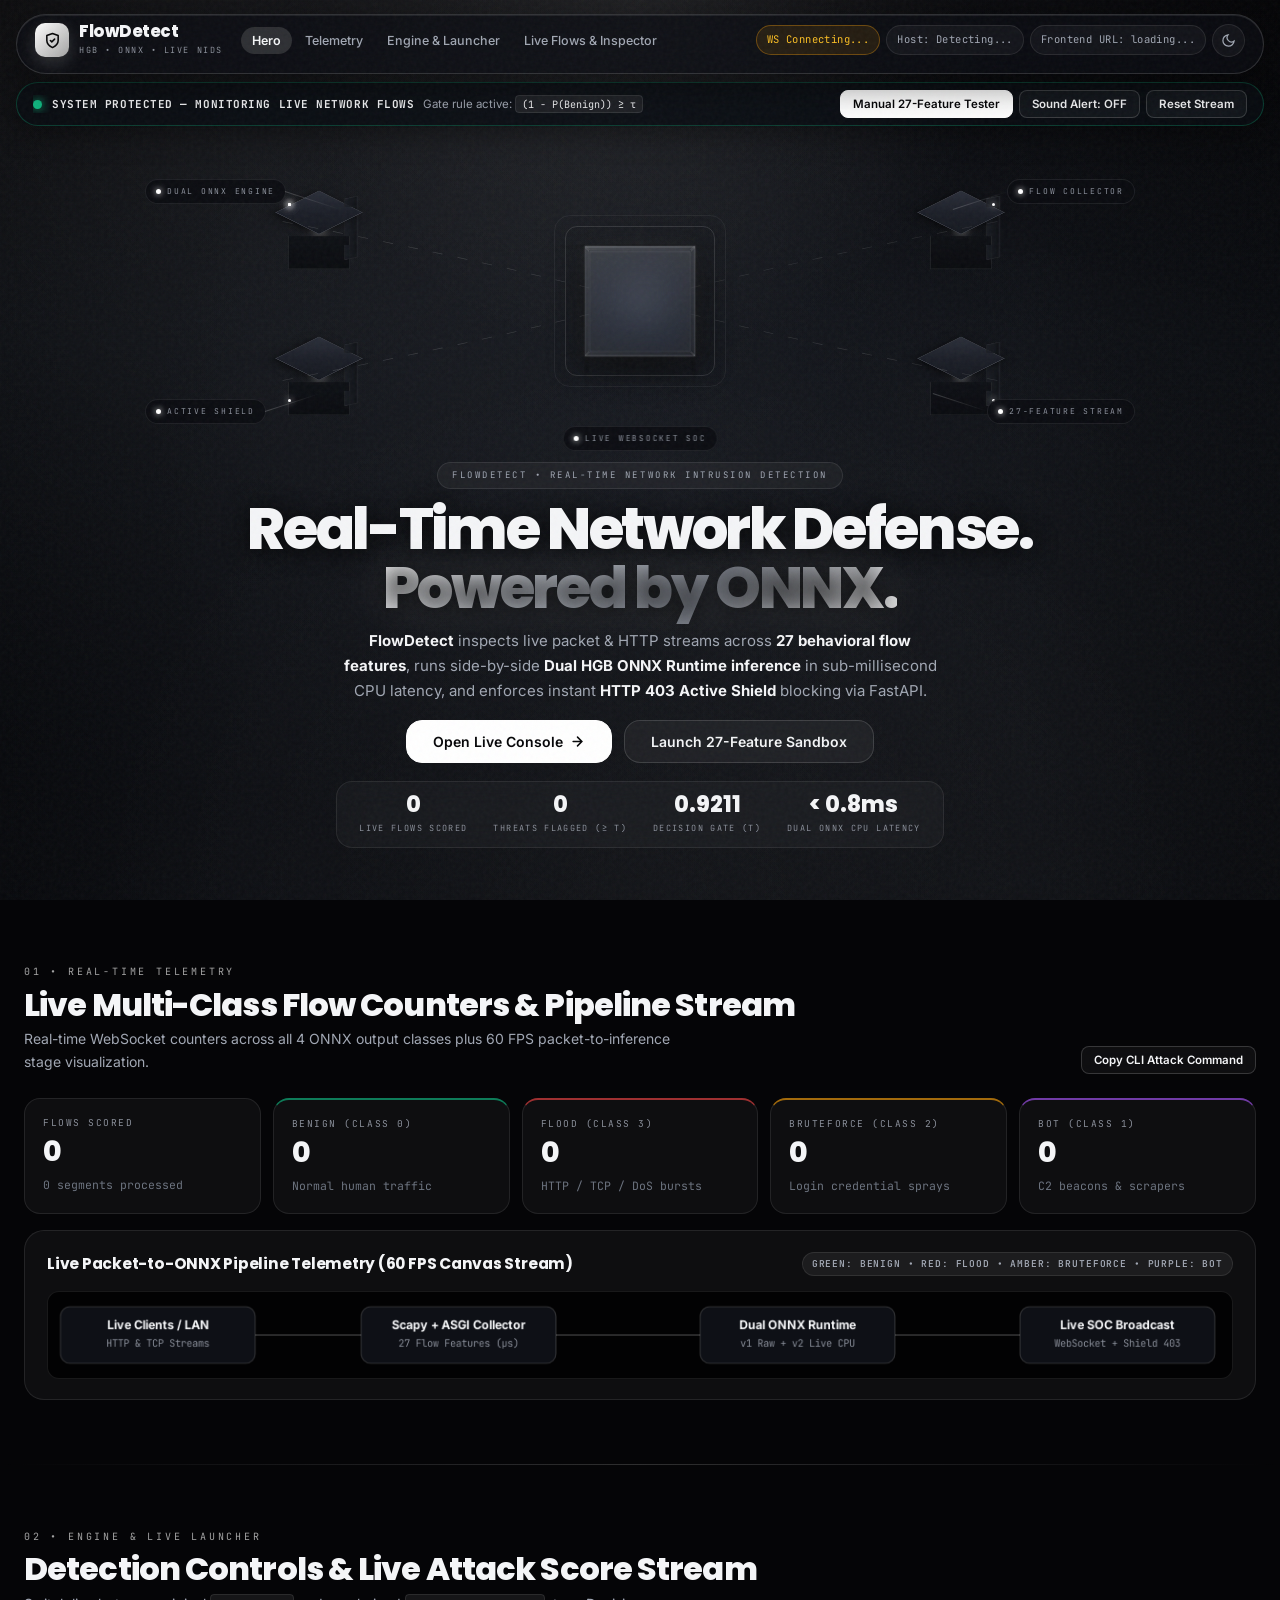
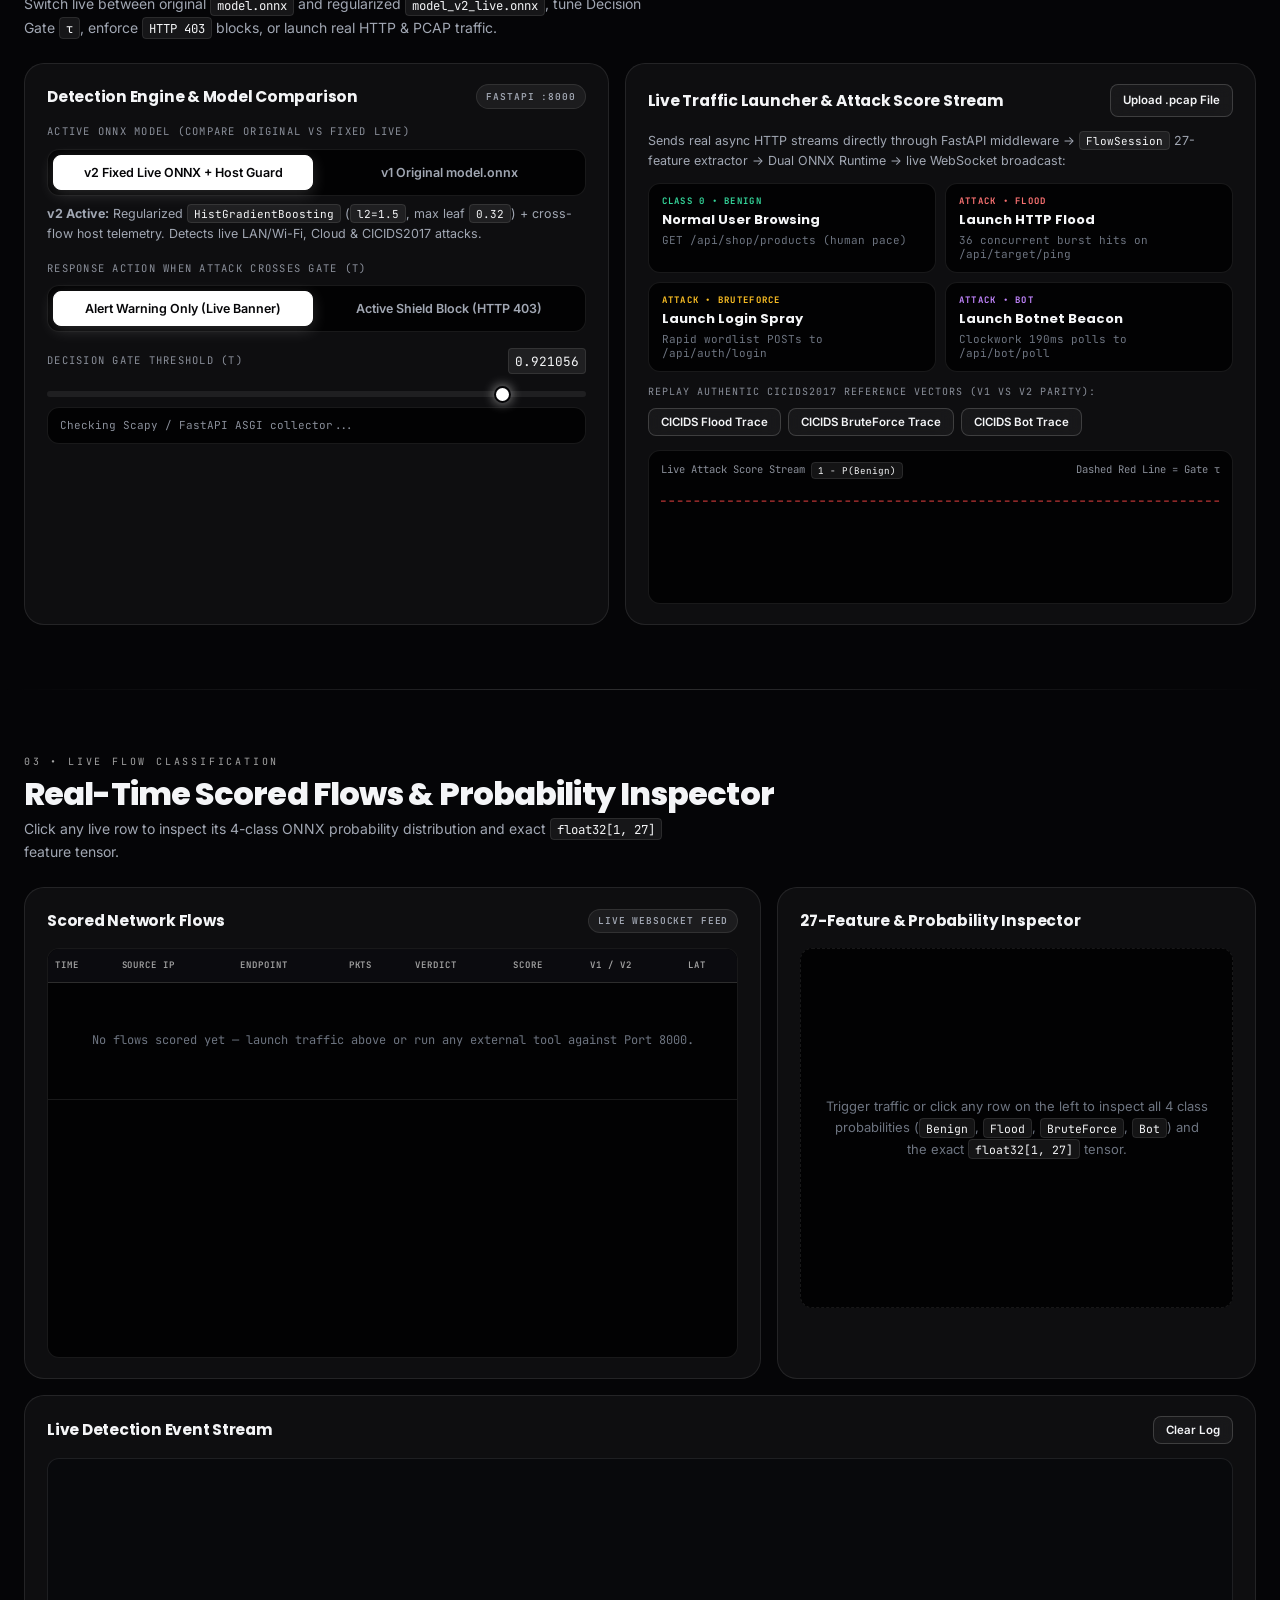
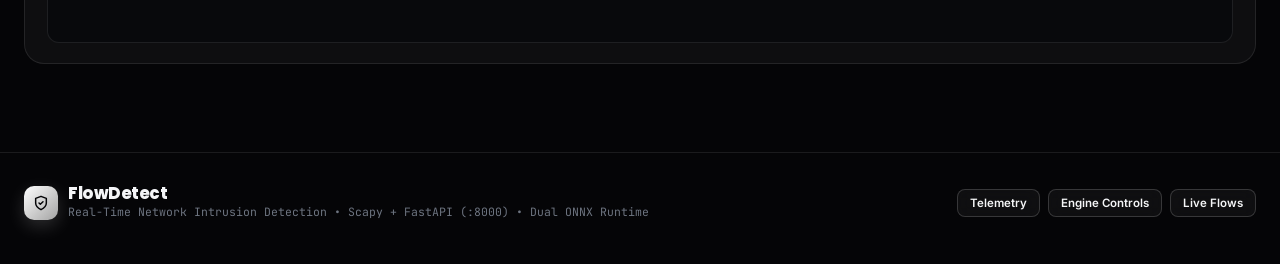
==== commit 07a21fc1: "Update button label for original model in index.html" ====
--- a/flow-detect/frontend/index.html
+++ b/flow-detect/frontend/index.html
@@ -279,7 +279,7 @@
               <label class="group-label">Active ONNX Model (Compare Original vs Fixed Live)</label>
               <div class="seg-toggle">
                 <button id="mode-v2" class="seg-btn active">v2 Fixed Live ONNX + Host Guard</button>
-                <button id="mode-v1" class="seg-btn">v1 Original Wormhole model.onnx</button>
+                <button id="mode-v1" class="seg-btn">v1 Original model.onnx</button>
               </div>
               <p id="model-explain" class="hint-text">
                 <strong>v2 Active:</strong> Regularized <code>HistGradientBoosting</code> (<code>l2=1.5</code>, max leaf <code>0.32</code>) + cross-flow host telemetry. Detects live LAN/Wi-Fi, Cloud &amp; CICIDS2017 attacks.
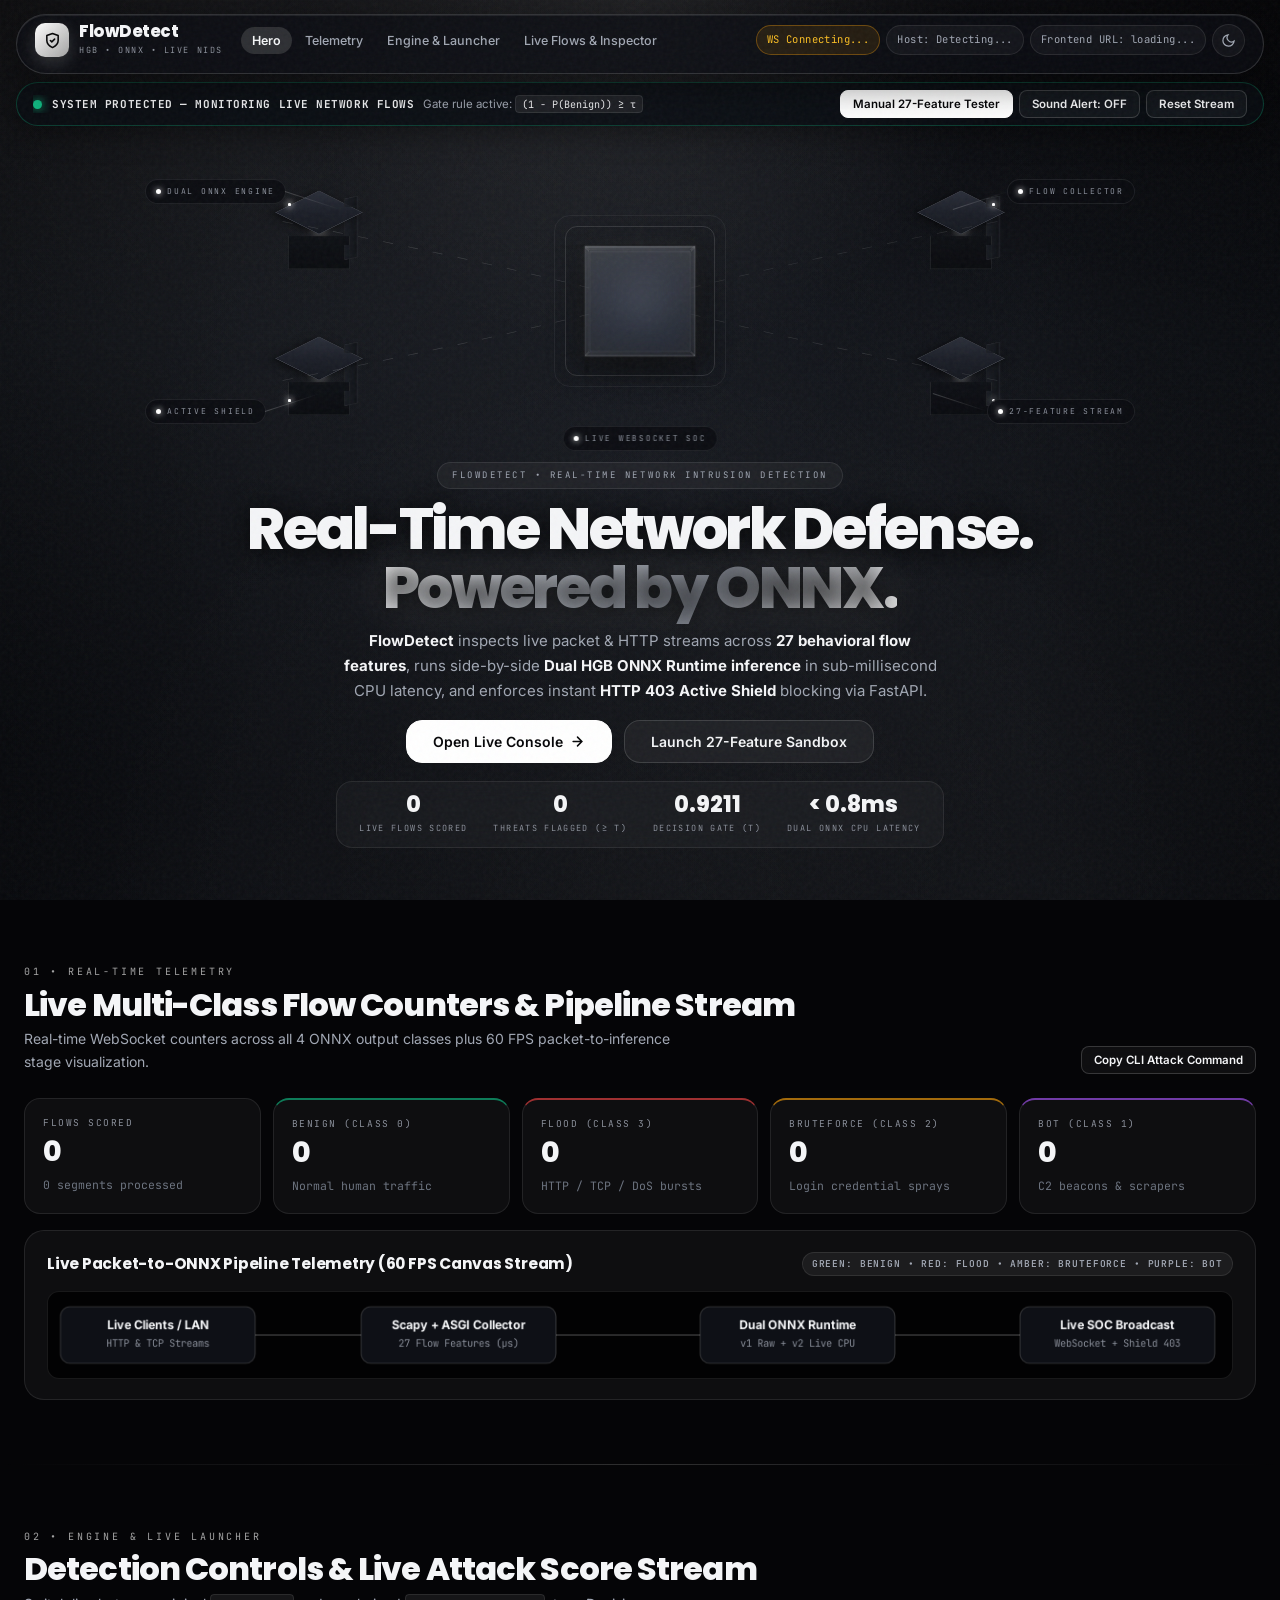
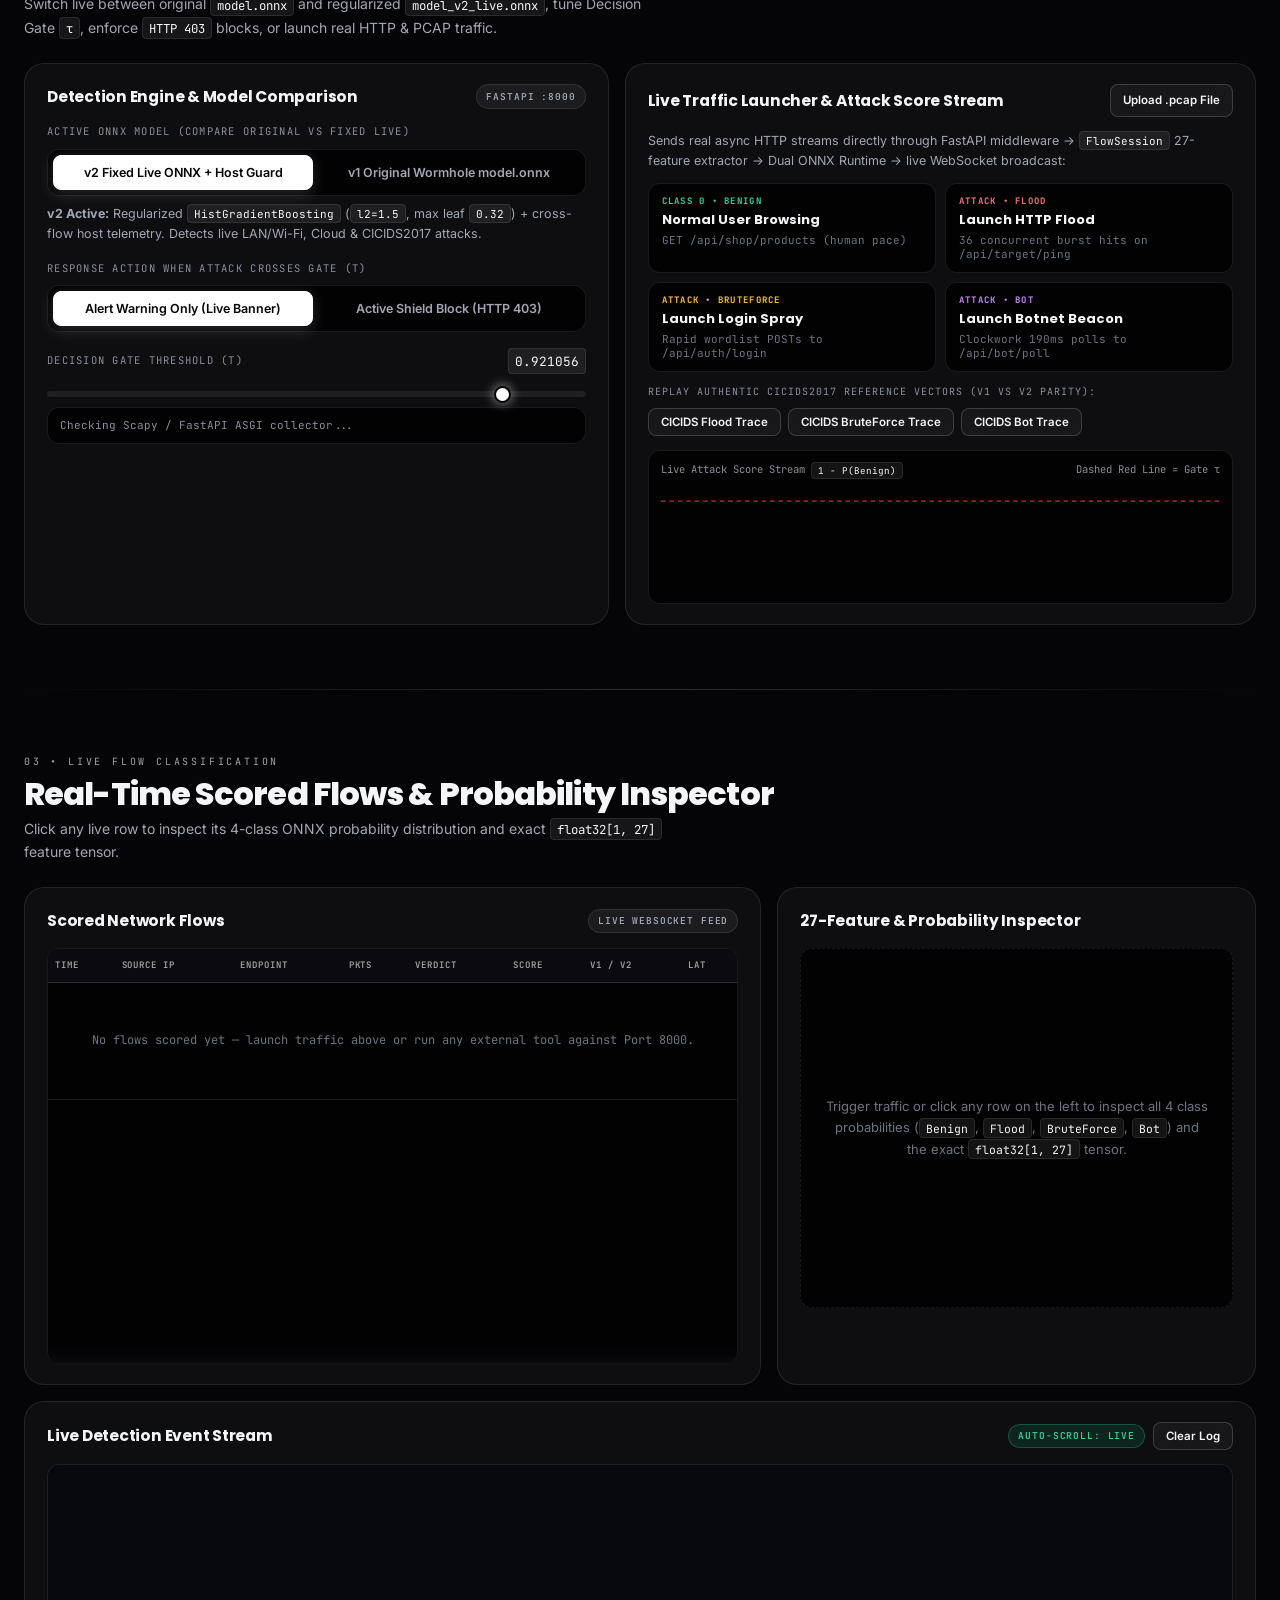
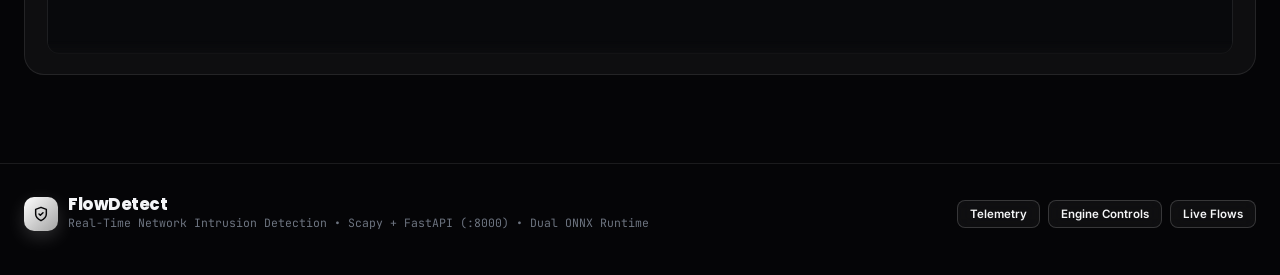
==== commit ec1de27f: "Updated the scroll and the onnx model" ====
--- a/flow-detect/frontend/index.html
+++ b/flow-detect/frontend/index.html
@@ -279,7 +279,7 @@
               <label class="group-label">Active ONNX Model (Compare Original vs Fixed Live)</label>
               <div class="seg-toggle">
                 <button id="mode-v2" class="seg-btn active">v2 Fixed Live ONNX + Host Guard</button>
-                <button id="mode-v1" class="seg-btn">v1 Original model.onnx</button>
+                <button id="mode-v1" class="seg-btn">v1 Original Wormhole model.onnx</button>
               </div>
               <p id="model-explain" class="hint-text">
                 <strong>v2 Active:</strong> Regularized <code>HistGradientBoosting</code> (<code>l2=1.5</code>, max leaf <code>0.32</code>) + cross-flow host telemetry. Detects live LAN/Wi-Fi, Cloud &amp; CICIDS2017 attacks.
@@ -437,7 +437,10 @@
         <div class="card spot log-card rv">
           <div class="card-head">
             <h3 class="card-title">Live Detection Event Stream</h3>
-            <button id="btn-clear-log" class="btn btn-ghost btn-sm">Clear Log</button>
+            <div style="display:flex;align-items:center;gap:8px">
+              <span id="log-scroll-pill" class="chip chip-ok">Auto-Scroll: Live</span>
+              <button id="btn-clear-log" class="btn btn-ghost btn-sm">Clear Log</button>
+            </div>
           </div>
           <div class="log" id="live-log"></div>
         </div>
@@ -478,15 +481,20 @@
   <!-- INTERACTIVE MANUAL 27-FEATURE SANDBOX MODAL -->
   <div id="lab-modal" class="modal-backdrop hidden">
     <div class="modal-card">
-      <div class="card-head">
-        <h3 class="card-title">Interactive 27-Feature ONNX Sandbox (Direct Tensor Scoring)</h3>
+      <div class="modal-head">
+        <div>
+          <h3 class="card-title">Interactive 27-Feature ONNX Sandbox (Direct Tensor Scoring)</h3>
+          <p class="hint-text" style="margin-top:3px">
+            Edit any of the 27 model features below and run real-time inference across both <code>v1_raw</code> and <code>v2_live</code> ONNX models:
+          </p>
+        </div>
         <button id="btn-close-lab" class="btn btn-ghost btn-sm">Close</button>
       </div>
-      <p class="hint-text" style="margin-top:0">
-        Edit any of the 27 model input features below and run real-time inference across both <code>v1_raw</code> and <code>v2_live</code> ONNX models:
-      </p>
-      <div id="lab-inputs" class="lab-grid"></div>
+      <div class="modal-body">
+        <div id="lab-inputs" class="lab-grid"></div>
+      </div>
       <div class="modal-footer">
+        <button id="btn-zero-lab" class="btn btn-ghost btn-sm" type="button">Zero All Features</button>
         <button id="btn-run-manual" class="btn btn-primary">Score 27 Features on ONNX Now</button>
       </div>
     </div>
--- a/flow-detect/frontend/styles.css
+++ b/flow-detect/frontend/styles.css
@@ -4,6 +4,7 @@
    ========================================================================== */
 
 :root {
+  color-scheme: dark;
   --bg: #050507;
   --bg-elevated: #0b0b0f;
   --bg-sunken: #020203;
@@ -76,6 +77,7 @@
 
 /* Light Mode Contrast Tokens */
 [data-mode="light"] {
+  color-scheme: light;
   --bg: #fbfbfd;
   --bg-elevated: #ffffff;
   --bg-sunken: #f2f3f6;
@@ -768,10 +770,49 @@
 }
 @media (max-width: 1040px) { .console-grid { grid-template-columns: 1fr; } }
 
+/* Ultra-Slim 5px Dark Glass Pill Scrollbars (Windows 11 Chrome/Edge, Safari & Firefox) */
+*::-webkit-scrollbar {
+  width: 5px;
+  height: 5px;
+}
+*::-webkit-scrollbar-button {
+  display: none;
+  width: 0;
+  height: 0;
+}
+*::-webkit-scrollbar-track,
+*::-webkit-scrollbar-corner {
+  background: transparent;
+}
+*::-webkit-scrollbar-thumb {
+  background: rgba(255, 255, 255, 0.16);
+  border-radius: 9999px;
+}
+*::-webkit-scrollbar-thumb:hover {
+  background: rgba(255, 255, 255, 0.34);
+}
+[data-mode="light"] *::-webkit-scrollbar-thumb {
+  background: rgba(15, 23, 42, 0.18);
+}
+[data-mode="light"] *::-webkit-scrollbar-thumb:hover {
+  background: rgba(15, 23, 42, 0.38);
+}
+@supports not selector(::-webkit-scrollbar) {
+  * {
+    scrollbar-width: thin;
+    scrollbar-color: rgba(255, 255, 255, 0.20) transparent;
+  }
+  [data-mode="light"] * {
+    scrollbar-color: rgba(15, 23, 42, 0.24) transparent;
+  }
+}
+
 .table-scroll {
-  height: 410px; max-height: 410px; overflow: auto;
+  height: 416px; max-height: 416px; overflow: auto;
   border: 1px solid var(--border); border-radius: var(--r-md);
-  background: var(--bg-sunken); scrollbar-width: thin;
+  background: var(--bg-sunken);
+  -webkit-mask-image: linear-gradient(to bottom, #000000 0%, #000000 calc(100% - 16px), rgba(0, 0, 0, 0.25) 100%);
+  mask-image: linear-gradient(to bottom, #000000 0%, #000000 calc(100% - 16px), rgba(0, 0, 0, 0.25) 100%);
 }
 .flow-table { width: 100%; border-collapse: collapse; font-size: 11.5px; }
 .flow-table thead th {
@@ -815,12 +856,14 @@
 .subhead { font-family: var(--font-mono); font-size: 10.5px; letter-spacing: 0.12em; text-transform: uppercase; color: var(--text-meta); margin-bottom: 8px; }
 .features-grid {
   display: grid; grid-template-columns: 1fr 1fr; gap: 5px;
-  max-height: 215px; overflow-y: auto; padding-right: 4px; scrollbar-width: thin;
+  max-height: 252px; overflow-y: auto; padding-right: 4px;
+  -webkit-mask-image: linear-gradient(to bottom, #000000 0%, #000000 calc(100% - 16px), rgba(0, 0, 0, 0.25) 100%);
+  mask-image: linear-gradient(to bottom, #000000 0%, #000000 calc(100% - 16px), rgba(0, 0, 0, 0.25) 100%);
 }
 @media (max-width: 520px) { .features-grid { grid-template-columns: 1fr; } }
 .feat-item {
   display: flex; justify-content: space-between; align-items: center; gap: 8px;
-  padding: 5.5px 9px; border-radius: var(--r-xs);
+  padding: 5px 9px; border-radius: var(--r-xs);
   background: var(--bg-sunken); border: 1px solid var(--border); font-family: var(--font-mono); font-size: 11px;
 }
 .feat-name { color: var(--text-meta); overflow: hidden; text-overflow: ellipsis; white-space: nowrap; }
@@ -829,10 +872,11 @@
 /* Real-Time Terminal Log Card */
 .log-card { margin-top: 16px; }
 .log {
-  height: 185px; max-height: 185px; overflow-y: auto;
+  height: 190px; max-height: 190px; overflow-y: auto;
   background: #08090c; border: 1px solid var(--border); border-radius: var(--r-md);
   padding: 12px 14px; font-family: var(--font-mono); font-size: 11.2px; line-height: 1.68;
-  scrollbar-width: thin;
+  -webkit-mask-image: linear-gradient(to bottom, #000000 0%, #000000 calc(100% - 14px), rgba(0, 0, 0, 0.30) 100%);
+  mask-image: linear-gradient(to bottom, #000000 0%, #000000 calc(100% - 14px), rgba(0, 0, 0, 0.30) 100%);
 }
 [data-mode="light"] .log { background: #101319; color: #e5e7eb; }
 .log-line { display: flex; gap: 9px; margin: 2px 0; }
@@ -843,27 +887,56 @@
    ========================================================================== */
 .modal-backdrop {
   position: fixed; inset: 0; z-index: 500;
-  background: rgba(0, 0, 0, 0.76); backdrop-filter: blur(10px);
-  display: grid; place-items: center; padding: 18px;
+  background: rgba(0, 0, 0, 0.78); backdrop-filter: blur(12px);
+  display: grid; place-items: center; padding: 16px;
 }
 .modal-card {
-  width: 100%; max-width: 880px; max-height: 88vh; overflow-y: auto;
+  width: 100%; max-width: 1020px; max-height: min(92vh, 880px);
+  display: flex; flex-direction: column; overflow: hidden;
   background: var(--bg-elevated); border: 1px solid var(--border-strong);
-  border-radius: var(--r-2xl); padding: 22px 24px;
-  box-shadow: 0 24px 64px rgba(0, 0, 0, 0.7);
+  border-radius: var(--r-2xl);
+  box-shadow: 0 24px 64px rgba(0, 0, 0, 0.75);
+}
+.modal-head {
+  display: flex; align-items: flex-start; justify-content: space-between; gap: 16px;
+  padding: 18px 24px 13px; border-bottom: 1px solid var(--border);
+  background: var(--bg-elevated); flex: none;
+}
+.modal-body {
+  padding: 14px 24px; overflow-y: auto; flex: 1 1 auto;
 }
 .lab-grid {
-  display: grid; grid-template-columns: repeat(3, minmax(0, 1fr)); gap: 9px; margin: 14px 0 18px;
-}
-@media (max-width: 720px) { .lab-grid { grid-template-columns: 1fr 1fr; } }
-@media (max-width: 480px) { .lab-grid { grid-template-columns: 1fr; } }
-.lab-field { display: flex; flex-direction: column; gap: 4px; }
-.lab-field label { font-family: var(--font-mono); font-size: 10.5px; color: var(--text-meta); }
+  display: grid; grid-template-columns: repeat(4, minmax(0, 1fr)); gap: 8px 10px;
+}
+@media (max-width: 860px) { .lab-grid { grid-template-columns: repeat(3, minmax(0, 1fr)); } }
+@media (max-width: 640px) { .lab-grid { grid-template-columns: 1fr 1fr; } }
+@media (max-width: 440px) { .lab-grid { grid-template-columns: 1fr; } }
+.lab-field { display: flex; flex-direction: column; gap: 3px; }
+.lab-field label {
+  font-family: var(--font-mono); font-size: 10px; color: var(--text-meta);
+  white-space: nowrap; overflow: hidden; text-overflow: ellipsis;
+}
 .lab-field input {
   background: var(--bg-sunken); border: 1px solid var(--border); color: var(--text);
-  border-radius: var(--r-sm); padding: 7px 9px; font-family: var(--font-mono); font-size: 12px;
-}
-.modal-footer { display: flex; justify-content: flex-end; gap: 8px; }
+  border-radius: var(--r-sm); padding: 6.5px 9px; font-family: var(--font-mono); font-size: 12px;
+  transition: border-color var(--dur-fast), background var(--dur-fast);
+  -moz-appearance: textfield; appearance: textfield;
+}
+.lab-field input::-webkit-outer-spin-button,
+.lab-field input::-webkit-inner-spin-button {
+  -webkit-appearance: none;
+  margin: 0;
+}
+.lab-field input:focus {
+  outline: none;
+  border-color: rgba(var(--a-rgb), 0.42);
+  background: var(--surface-2);
+}
+.modal-footer {
+  display: flex; justify-content: flex-end; align-items: center; gap: 10px;
+  padding: 13px 24px 16px; border-top: 1px solid var(--border);
+  background: var(--bg-elevated); flex: none;
+}
 
 .toast {
   position: fixed; bottom: 24px; left: 50%; transform: translateX(-50%); z-index: 600;
